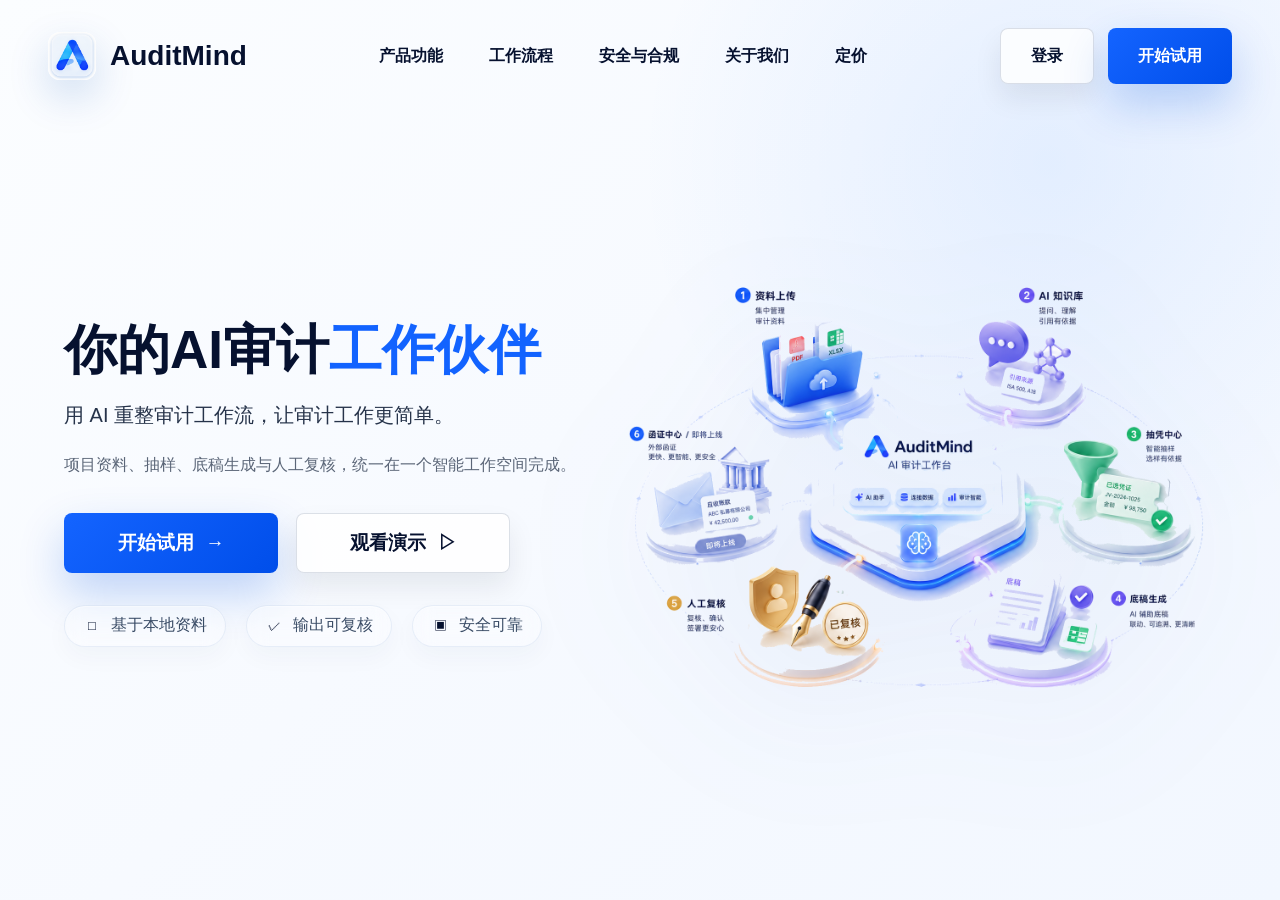
==== index.html @ 2088d8af "Prepare public AuditMind showcase" ====
<!doctype html>
<html lang="zh-CN">
  <head>
    <meta charset="UTF-8" />
    <meta name="viewport" content="width=device-width, initial-scale=1.0" />
    <title>AuditMind - AI 审计工作流助手</title>
    <link rel="stylesheet" href="styles.css" />
  </head>
  <body data-view="landing" data-current-page="overview">
    <section class="landing-page" id="landing-page" aria-label="AuditMind 产品介绍">
      <nav class="landing-nav">
        <div class="landing-brand">
          <img src="assets/brand/icon2.png" alt="" />
          <span>AuditMind</span>
        </div>
        <div class="landing-links" aria-label="产品导航">
          <a href="#landing-features">产品功能</a>
          <a href="#landing-assurance">工作流程</a>
          <a href="#landing-security">安全与合规</a>
          <a href="#landing-assurance">关于我们</a>
          <a href="#landing-assurance">定价</a>
        </div>
        <div class="landing-nav-actions">
          <button class="landing-button secondary landing-login" type="button">登录</button>
          <button class="landing-button landing-start" type="button">开始试用</button>
        </div>
      </nav>

      <main class="landing-scroll">
        <section class="landing-section landing-hero reveal-section" id="landing-hero">
          <div class="landing-copy">
            <h1>你的AI审计<span>工作伙伴</span></h1>
            <p>用 AI 重整审计工作流，让审计工作更简单。</p>
            <p class="landing-subcopy">项目资料、抽样、底稿生成与人工复核，统一在一个智能工作空间完成。</p>
            <div class="landing-actions">
              <button class="landing-button landing-start" type="button">开始试用 <span aria-hidden="true">→</span></button>
              <button class="landing-button secondary landing-demo-jump" type="button">观看演示 <span aria-hidden="true">▷</span></button>
            </div>
            <div class="landing-trust">
              <span><i aria-hidden="true">□</i>基于本地资料</span>
              <span><i aria-hidden="true">✓</i>输出可复核</span>
              <span><i aria-hidden="true">▣</i>安全可靠</span>
            </div>
          </div>
          <div class="landing-visual">
            <img src="assets/landing/landing page1 -中文版图片素材-透明.png" alt="AuditMind 审计工作流示意图" />
          </div>
        </section>

        <section class="landing-section landing-features reveal-section" id="landing-features">
          <div class="landing-section-heading">
            <h2>覆盖审计全流程的核心能力</h2>
            <p>从项目资料归集到抽样、底稿生成与复核，AuditMind 为审计工作提供完整闭环支持。</p>
          </div>
          <div class="landing-feature-grid">
            <article>
              <img src="assets/landing/landing page 2-项目管理_透明素材.png" alt="" />
              <div>
                <h3>项目管理</h3>
                <p>集中管理审计项目与资料，清晰掌握进度与状态。</p>
              </div>
            </article>
            <article>
              <img src="assets/landing/landing page 2-AI知识库_透明素材.png" alt="" />
              <div>
                <h3>AI 知识库</h3>
                <p>基于本地资料的 RAG 问答，提供带引用的审计知识支持。</p>
              </div>
            </article>
            <article>
              <img src="assets/landing/landing page 2-审计工作台_透明素材.png" alt="" />
              <div>
                <h3>审计工作台</h3>
                <p>自动生成底稿草稿，支持人工补充与复核。</p>
              </div>
            </article>
            <article>
              <img src="assets/landing/landing page 2-抽凭中心_透明素材.png" alt="" />
              <div>
                <h3>抽凭中心</h3>
                <p>按规则自动抽样，人工灵活勾选，样本自动回填底稿。</p>
              </div>
            </article>
            <article>
              <img src="assets/landing/landing page 2-模板管理_透明素材.png" alt="" />
              <div>
                <h3>模板管理</h3>
                <p>统一管理底稿与询证函模板，一键生成标准化工作底稿。</p>
              </div>
            </article>
            <article>
              <img src="assets/landing/landing page 2-函证中心_透明素材.png" alt="" />
              <div>
                <h3>函证中心</h3>
                <p>根据底稿识别账户与往来科目，自动生成询证函。</p>
              </div>
            </article>
          </div>
          <div class="landing-feature-preview">
            <section class="landing-preview-card">
              <div class="landing-preview-title">
                <span>1</span>
                <h3>资料上传与缺口识别</h3>
              </div>
              <div class="landing-upload-preview" aria-hidden="true">
                <div class="upload-drop-demo">
                  <strong>拖拽或点击上传</strong>
                  <small>PDF / XLSX / DOC</small>
                </div>
                <div class="upload-file-list">
                  <div><b>资产负债表_2024.xlsx</b><em>已识别</em></div>
                  <div><b>银行对账单_2024.pdf</b><em>已识别</em></div>
                  <div><b>固定资产明细表.xlsx</b><em>待复核</em></div>
                </div>
              </div>
            </section>
            <section class="landing-preview-card">
              <div class="landing-preview-title">
                <span>2</span>
                <h3>抽样结果联动底稿</h3>
              </div>
              <div class="landing-sampling-preview" aria-hidden="true">
                <div class="sample-chart-demo">
                  <strong>120</strong>
                  <small>总样本数</small>
                </div>
                <div class="workpaper-demo">
                  <div><strong>应收账款函证底稿</strong><em>已联动更新</em></div>
                  <p></p>
                  <p></p>
                  <p></p>
                  <footer><span>合计</span><b>3,048,470.00</b></footer>
                </div>
              </div>
            </section>
          </div>
        </section>

        <section class="landing-section landing-assurance reveal-section" id="landing-assurance">
          <div class="landing-final-copy">
            <h2><span class="title-line">让 AI 处理重复工作，</span><span class="title-line">让审计保持<span>专业判断。</span></span></h2>
            <p>所有输出基于已上传资料，不编造审计结论；保留引用依据，支持人工复核后导出。</p>
            <ul>
              <li><span>✓</span>输出基于本地资料</li>
              <li><span>✓</span>保留引用依据，可人工复核</li>
              <li><span>✓</span>支持 Excel 导出，符合底稿交付要求</li>
              <li><span>✓</span>适用于货币资金、截止测试、大额收支检查等场景</li>
            </ul>
          </div>
          <section class="landing-workbench-preview" id="landing-security" aria-label="审计工作台预览">
            <div class="workbench-head">
              <h3>审计工作台</h3>
              <span>本地资料已连接 ✓</span>
            </div>
            <div class="workbench-metrics">
              <div>
                <small>底稿生成进度</small>
                <strong>75%</strong>
                <i></i>
              </div>
              <div>
                <small>抽样完成</small>
                <strong>128 条</strong>
              </div>
              <div>
                <small>待复核</small>
                <strong>8 项</strong>
              </div>
            </div>
            <div class="workbench-table">
              <div class="workbench-table-title">
                <strong>银行大额收支检查表</strong>
                <span>导出 Excel</span>
              </div>
              <table>
                <thead>
                  <tr>
                    <th>序号</th>
                    <th>交易日期</th>
                    <th>摘要</th>
                    <th>金额（元）</th>
                    <th>抽样结果</th>
                    <th>状态</th>
                  </tr>
                </thead>
                <tbody>
                  <tr>
                    <td>1</td>
                    <td>2026-10-25</td>
                    <td>客户回款</td>
                    <td>98,750.00</td>
                    <td>入选样本</td>
                    <td><span>已选择样本</span></td>
                  </tr>
                  <tr>
                    <td>2</td>
                    <td>2026-10-27</td>
                    <td>贷款支付</td>
                    <td>125,600.00</td>
                    <td>入选样本</td>
                    <td><span>已选择样本</span></td>
                  </tr>
                  <tr>
                    <td>3</td>
                    <td>2026-10-30</td>
                    <td>往来款项</td>
                    <td>76,300.00</td>
                    <td>入选样本</td>
                    <td><span>已选择样本</span></td>
                  </tr>
                </tbody>
              </table>
            </div>
            <p>基本本地资料生成 · 保留引用依据 · 支持人工复核</p>
          </section>
          <aside class="landing-final-cta">
            <img src="assets/brand/icon2-transparent.png" alt="" />
            <h3>准备好体验<br /><span>更智能</span>的审计工作方式了吗？</h3>
            <button class="landing-button landing-start" type="button">开始免费试用 <span aria-hidden="true">→</span></button>
            <button class="landing-button secondary" type="button">预约产品演示 <span aria-hidden="true">▣</span></button>
            <p>安全可靠 · 合规可审 · 值得信赖</p>
          </aside>
          <div class="landing-final-bar">
            <div class="final-bar-brand">
              <img src="assets/brand/icon2.png" alt="" />
              <strong>AuditMind</strong>
            </div>
            <p>AuditMind 已就绪，开启更高效、更智能的审计体验。</p>
            <div><span>✓</span><strong>数据安全</strong><small>本地处理，不上传</small></div>
            <div><span>▣</span><strong>合规可审</strong><small>留痕可追溯</small></div>
            <div><span>★</span><strong>专业可靠</strong><small>助力审计更专业</small></div>
          </div>
        </section>
      </main>
    </section>

    <div class="app-shell" id="app-shell">
      <aside class="sidebar" aria-label="主菜单">
        <button class="brand brand-home" id="brand-home" type="button" aria-label="返回 AuditMind 产品介绍页">
          <img class="brand-logo" src="assets/brand/icon2.png" alt="" />
          <div>
            <p class="brand-name">AuditMind</p>
            <p class="brand-subtitle">你的 AI 审计工作台</p>
          </div>
        </button>

        <nav class="nav-list">
          <button class="nav-item active" data-page="overview" type="button">
            <span class="nav-icon">01</span>
            工作台总览
          </button>
          <button class="nav-item" data-page="projects" type="button">
            <span class="nav-icon">02</span>
            项目管理
          </button>
          <button class="nav-item" data-page="knowledge" type="button">
            <span class="nav-icon">03</span>
            知识库
          </button>
          <button class="nav-item" data-page="workspace" type="button">
            <span class="nav-icon">04</span>
            审计工作台
          </button>
          <button class="nav-item" data-page="sampling-center" type="button">
            <span class="nav-icon">05</span>
            抽凭中心
          </button>
          <button class="nav-item" data-page="templates" type="button">
            <span class="nav-icon">06</span>
            模板管理
          </button>
          <button class="nav-item" data-page="confirmation-center" type="button">
            <span class="nav-icon">07</span>
            函证中心
          </button>
          <button class="nav-item" data-page="settings" type="button">
            <span class="nav-icon">08</span>
            设置
          </button>
        </nav>

      </aside>

      <main class="main-content">
        <header class="topbar">
          <div>
            <p class="eyebrow">MVP Preview</p>
            <h1 id="page-title">AuditMind，你的 AI 审计工作伙伴</h1>
          </div>
          <button class="primary-action" id="new-project-shortcut" type="button">＋ 新建审计项目</button>
        </header>

        <section class="page-grid">
          <article class="page-section active" id="overview">
            <section class="overview-hero">
              <div class="overview-hero-copy">
                <h2>你的AI审计工作伙伴</h2>
                <p>用 AI 重整审计工作流，让审计工作更简单</p>
              </div>
              <div class="overview-hero-visual">
                <img src="assets/homepage/工作台总览图片素材-透明.png" alt="AuditMind 工作台总览插画" />
              </div>
            </section>

            <section class="overview-project-card" aria-label="当前项目">
              <div class="overview-project-main">
                <p class="section-kicker">CURRENT PROJECT</p>
                <h2 id="overview-project-name">尚未选择项目</h2>
                <p id="overview-project-status">点击右上角新建审计项目，开始组织底稿、抽凭、知识库和模板。</p>
                <div class="overview-progress">
                  <span><i id="overview-progress-bar"></i></span>
                  <strong id="overview-progress-text">0%</strong>
                </div>
              </div>
              <div class="overview-project-stats">
                <div class="overview-status-item">
                  <span>资料状态</span>
                  <strong id="overview-uploaded-count">0</strong>
                  <small id="overview-material-note">尚未登记资料</small>
                </div>
                <div class="overview-status-item">
                  <span>复核提醒</span>
                  <strong id="overview-review-count">0</strong>
                  <small id="overview-review-note">暂无确认样本</small>
                </div>
                <div class="overview-status-item">
                  <span>当前阶段</span>
                  <strong id="overview-stage">准备中</strong>
                  <small id="overview-next-step">先建立项目主档</small>
                </div>
              </div>
            </section>
          </article>

          <article class="content-panel page-section" id="projects">
            <div class="project-management">
              <section class="project-form-panel" aria-labelledby="project-form-title">
                <div class="panel-heading-row">
                  <div>
                    <p class="section-kicker">Project File</p>
                    <h3 id="project-form-title">项目主档</h3>
                  </div>
                  <div class="project-form-state">
                    <span class="project-mode-pill" id="project-form-mode">新建项目</span>
                    <span class="project-save-status" id="project-save-status">未保存</span>
                  </div>
                </div>

                <form class="project-form" id="project-form">
                  <input id="project-id" type="hidden" />

                  <div class="project-form-section">
                    <h4>基本信息</h4>
                    <div class="project-field-grid">
                      <label class="inline-field">
                        <span>项目名称</span>
                        <input id="project-name" type="text" placeholder="例如：A 公司 2026 年度审计" required />
                      </label>
                      <label class="inline-field">
                        <span>被审计单位名称</span>
                        <input id="project-client-name" type="text" placeholder="例如：A 有限公司" required />
                      </label>
                      <label class="inline-field">
                        <span>审计年度</span>
                        <input id="project-audit-year" type="number" min="2000" max="2100" placeholder="2026" required />
                      </label>
                      <label class="inline-field">
                        <span>财务报表截止日</span>
                        <input id="project-cutoff-date" type="date" required />
                      </label>
                      <label class="inline-field">
                        <span>所属行业</span>
                        <input id="project-industry" type="text" placeholder="例如：制造业 / 互联网 / 零售" />
                      </label>
                      <label class="inline-field">
                        <span>审计业务类型</span>
                        <select id="project-audit-type">
                          <option value="年报审计">年报审计</option>
                          <option value="专项审计">专项审计</option>
                          <option value="其他鉴证业务">其他鉴证业务</option>
                          <option value="其他">其他</option>
                        </select>
                      </label>
                      <label class="inline-field">
                        <span>业务承接类型</span>
                        <select id="project-engagement-type">
                          <option value="连续审计业务">连续审计业务</option>
                          <option value="首次承接审计业务">首次承接审计业务</option>
                        </select>
                      </label>
                      <label class="inline-field">
                        <span>项目状态</span>
                        <select id="project-status">
                          <option value="准备中">准备中</option>
                          <option value="资料收集中">资料收集中</option>
                          <option value="底稿编制中">底稿编制中</option>
                          <option value="复核中">复核中</option>
                          <option value="已完成">已完成</option>
                        </select>
                      </label>
                    </div>
                  </div>

                  <div class="project-form-section">
                    <h4>重要性参数</h4>
                    <div class="project-field-grid">
                      <label class="inline-field">
                        <span>财务报表整体重要性</span>
                        <input id="project-overall-materiality" type="number" min="0" step="0.01" placeholder="金额" />
                      </label>
                      <label class="inline-field">
                        <span>实际执行的重要性</span>
                        <input id="project-performance-materiality" type="number" min="0" step="0.01" placeholder="金额" />
                      </label>
                      <label class="inline-field">
                        <span>可容忍错报</span>
                        <input id="project-tolerable-misstatement" type="number" min="0" step="0.01" placeholder="金额" />
                      </label>
                      <label class="inline-field">
                        <span>明显微小错报临界值</span>
                        <input id="project-clearly-trivial-threshold" type="number" min="0" step="0.01" placeholder="金额" />
                      </label>
                      <label class="inline-field project-wide-field">
                        <span>重要性确定依据</span>
                        <input id="project-materiality-basis" type="text" placeholder="例如：以营业收入、资产总额或利润总额为基准" />
                      </label>
                      <label class="inline-field project-wide-field">
                        <span>备注</span>
                        <textarea id="project-notes" rows="3" placeholder="记录需人工复核的判断、特殊事项或项目背景"></textarea>
                      </label>
                    </div>
                    <p class="helper-text">重要性参数用于提示抽样关注方向，不自动替代审计人员选择样本或形成审计结论。</p>
                  </div>

                  <div class="project-form-actions">
                    <button class="primary-action" type="submit">保存修改</button>
                    <button class="secondary-action" id="reset-project-form" type="button">新建空白项目</button>
                  </div>
                </form>
              </section>

              <section class="project-list-panel" aria-labelledby="project-list-title">
                <div class="panel-heading-row">
                  <div>
                    <p class="section-kicker">Local Projects</p>
                    <h3 id="project-list-title">项目列表</h3>
                  </div>
                  <span id="project-count">0 个项目</span>
                </div>
                <div class="project-list" id="project-list">
                  <div class="empty-gap">还没有项目。请先填写左侧项目主档并保存。</div>
                </div>
                <div class="project-pagination" id="project-pagination" hidden>
                  <button class="secondary-action" id="project-prev-page" type="button">上一页</button>
                  <span id="project-page-info">第 1 / 1 页</span>
                  <button class="secondary-action" id="project-next-page" type="button">下一页</button>
                </div>
                <p class="helper-text">列表只展示摘要。点击“编辑”可在左侧查看或修改完整项目主档。</p>
              </section>
            </div>
          </article>

          <article class="content-panel page-section" id="knowledge">
            <div class="knowledge-workbench">
              <section class="knowledge-qa-panel" aria-labelledby="knowledge-qa-title">
                <p class="section-kicker">Citation Q&A</p>
                <h3 id="knowledge-qa-title">带引用问答</h3>
                <textarea
                  id="knowledge-question"
                  rows="4"
                  placeholder="例如：银行存款测试表需要哪些资料？哪些事项不能自动判断？"
                ></textarea>
                <div class="knowledge-actions">
                  <div class="knowledge-button-group">
                    <button class="primary-action" id="ask-knowledge" type="button">检索并回答</button>
                    <button class="secondary-action" id="ask-knowledge-ai" type="button">AI 整理回答</button>
                  </div>
                  <span id="knowledge-status">请先输入一个审计问题。</span>
                </div>
                <div class="knowledge-answer" id="knowledge-answer">
                  <p class="note-title">回答区</p>
                  <p>系统会先检索本地知识库，再基于命中文档给出回答。资料不足时会明确提示缺口。</p>
                </div>
              </section>
            </div>
          </article>

          <article class="content-panel page-section" id="workspace">
            <div class="workspace-layout">
              <div class="workspace-main">
                <label class="subject-field" for="subject-select">
                  <span>审计科目</span>
                  <select id="subject-select">
                    <option selected>货币资金</option>
                    <option>应收账款</option>
                    <option>预收账款</option>
                    <option>固定资产</option>
                    <option>存货</option>
                    <option>收入成本</option>
                  </select>
                </label>

                <section class="subject-overview">
                  <div>
                    <p class="section-kicker">Current Subject</p>
                    <h2 id="subject-title">货币资金审计概览</h2>
                    <p>
                      <span id="subject-description">当前科目先以货币资金为试点，覆盖库存现金、银行存款、其他货币资金、函证、余额调节表和截止测试。</span>
                    </p>
                  </div>
                  <div class="template-tag" id="subject-template">默认模板：公司财审空白底稿</div>
                </section>

                <div class="audit-summary-grid">
                  <section class="summary-card">
                    <p class="section-kicker">Audit Flow</p>
                    <h3>审计流程</h3>
                    <ol id="audit-flow-list">
                      <li>获取科目余额表、明细账、日记账和银行资料。</li>
                      <li>核对账表、银行对账单和余额调节表。</li>
                      <li>执行函证、抽凭、截止测试和异常事项跟进。</li>
                      <li>汇总检查异常，形成补充资料清单和复核建议。</li>
                    </ol>
                  </section>
                  <section class="summary-card">
                    <p class="section-kicker">Before Audit</p>
                    <h3>审前关注点</h3>
                    <ul id="pre-risk-list">
                      <li>银行账户是否完整，是否存在账外账户。</li>
                      <li>是否存在受限资金、保证金或资金池业务。</li>
                      <li>未达账项是否长期未清，函证是否能覆盖主要账户。</li>
                    </ul>
                  </section>
                  <section class="summary-card wide-card">
                    <p class="section-kicker">Request List</p>
                    <h3>需要会计提供的资料清单</h3>
                    <ul class="material-list" id="material-list">
                      <li>科目余额表</li>
                      <li>总账 / 明细账 / 日记账</li>
                      <li>银行对账单</li>
                      <li>余额调节表</li>
                      <li>开户清单</li>
                      <li>银行询证函及回函</li>
                      <li>现金盘点表</li>
                      <li>大额收支凭证</li>
                    </ul>
                  </section>
                </div>

                <div class="workspace-actions">
                  <button class="primary-action" id="generate-workpaper" type="button">生成底稿</button>
                  <button class="secondary-action disabled-action" type="button" disabled>
                    生成报告
                    <span>暂未开放</span>
                  </button>
                </div>
              </div>
            </div>
          </article>

          <article class="content-panel page-section" id="sampling-center">
            <div class="sampling-layout">
              <section class="builder-card sampling-task-card">
                <p class="section-kicker">Tasks</p>
                <h3>抽凭任务</h3>
                <p class="helper-text" id="sampling-source-status">读取底稿生成页已上传的序时账 / 现金日记账</p>
                <div class="sampling-task-list" id="sampling-task-list"></div>
              </section>

              <section class="builder-card sampling-workbench">
                <div class="gap-heading">
                  <div>
                    <p class="section-kicker">Rules</p>
                    <h3 id="sampling-task-title">选择抽凭任务</h3>
                  </div>
                  <span id="sampling-task-status">未生成</span>
                </div>

                <p class="helper-text" id="sampling-task-description">
                  请选择左侧任务，再设置金额阈值、截止日前后天数和摘要关键词。
                </p>

                <div class="sampling-review-card" id="sampling-review-card">
                  <div>
                    <p class="note-title">人工复核提示</p>
                    <ul id="sampling-review-points"></ul>
                  </div>
                  <p id="sampling-next-action"></p>
                </div>

                <div class="sampling-rule-grid">
                  <label class="inline-field">
                    金额阈值
                    <input id="sampling-amount-threshold" type="number" min="0" step="1000" />
                  </label>
                  <label class="inline-field">
                    截止日
                    <input id="sampling-cutoff-date" type="date" />
                  </label>
                  <label class="inline-field">
                    前后天数
                    <input id="sampling-cutoff-days" type="number" min="0" step="1" />
                  </label>
                  <label class="inline-field sampling-keywords-field">
                    摘要关键词
                    <input id="sampling-keywords" type="text" placeholder="借款、还款、保证金，用顿号或逗号分隔" />
                  </label>
                </div>

                <div class="editor-actions">
                  <button class="secondary-action" id="generate-sampling-candidates" type="button">生成抽样备选池</button>
                  <button class="primary-action" id="confirm-sampling-samples" type="button">确认选中样本</button>
                  <button class="secondary-action" id="return-sampling-to-workpaper" type="button">返回对应底稿</button>
                </div>
                <p class="upload-hint" id="sampling-status-message">
                  当前先支持从已上传的序时账、现金日记账生成备选池。
                </p>

                <div class="sampling-summary-grid">
                  <div>
                    <p class="note-title">抽样备选池</p>
                    <div class="sampling-table" id="sampling-candidate-list"></div>
                  </div>
                  <div>
                    <p class="note-title">已确认样本</p>
                    <div class="sampling-table" id="sampling-confirmed-list"></div>
                  </div>
                </div>
              </section>
            </div>
          </article>

          <article class="content-panel page-section" id="workpaper">
            <div class="builder-action-row">
              <button class="secondary-action" id="back-workspace" type="button">返回审计工作台</button>
            </div>

            <section class="builder-card audit-period-card">
              <div>
                <p class="section-kicker">Audit Period</p>
                <h3>项目期间</h3>
                <p class="helper-text" id="audit-period-hint">
                  可先由序时账、现金日记账等资料自动识别；如识别不准，可手动修改。
                </p>
              </div>
              <div class="audit-period-fields">
                <label class="inline-field" for="audit-year-input">
                  <span>审计年度</span>
                  <input id="audit-year-input" type="text" inputmode="numeric" maxlength="4" placeholder="如 2025" />
                </label>
                <label class="inline-field" for="audit-cutoff-date-input">
                  <span>截止日</span>
                  <input id="audit-cutoff-date-input" type="date" />
                </label>
              </div>
            </section>

            <div class="workpaper-builder">
              <section class="builder-card template-strip">
                <p class="section-kicker">Template</p>
                <div class="template-strip-body">
                  <div>
                    <h3>选择底稿模板</h3>
                    <p class="template-summary" id="template-summary"></p>
                  </div>
                  <div>
                    <div class="template-options" id="template-options"></div>
                    <div class="export-actions">
                      <button class="primary-action" id="export-workpaper-copy" type="button">生成底稿副本</button>
                      <span id="export-status">副本将输出到 exports/，不会覆盖原模板。</span>
                    </div>
                  </div>
                </div>
              </section>

              <section class="builder-card workpaper-list-card">
                <div class="list-heading">
                  <div>
                    <p class="section-kicker">Workpapers</p>
                    <h3>货币资金底稿清单</h3>
                  </div>
                  <span id="workpaper-page-info">1 / 1</span>
                </div>
                <div class="workpaper-list" id="workpaper-list"></div>
                <div class="pager-actions">
                  <button class="secondary-action" id="prev-workpaper-page" type="button">上一页</button>
                  <button class="secondary-action" id="next-workpaper-page" type="button">下一页</button>
                </div>
              </section>

              <section class="builder-card workpaper-detail-card">
                <p class="section-kicker">Filling Guide</p>
                <h3 id="selected-workpaper-title">底稿填制要求</h3>
                <p id="selected-workpaper-objective"></p>
                <div>
                  <p class="note-title">需要资料</p>
                  <ul id="selected-workpaper-materials"></ul>
                </div>
                <div>
                  <p class="note-title">可自动填字段</p>
                  <ul id="selected-workpaper-auto-fields"></ul>
                </div>
                <div>
                  <p class="note-title">必须人工复核</p>
                  <ul id="selected-workpaper-manual"></ul>
                </div>
                <div>
                  <p class="note-title">执行中异常提示</p>
                  <ul id="selected-workpaper-alerts"></ul>
                </div>
              </section>

              <section class="builder-card evidence-card">
                <div class="evidence-upload">
                  <div class="upload-dropzone">
                    <label class="file-picker" for="audit-file-input">
                      <strong>选择本地资料文件</strong>
                      <span id="selected-file-name">尚未选择文件</span>
                    </label>
                    <input id="audit-file-input" type="file" />
                    <div class="upload-form">
                      <label for="material-type-select">资料类型</label>
                      <select id="material-type-select"></select>
                      <button class="primary-action" id="confirm-material-upload" type="button">确认资料类型</button>
                    </div>
                    <p class="upload-hint" id="upload-hint">选择文件并确认资料类型后，会自动勾选“已取得资料”。</p>
                  </div>
                </div>

                <div class="uploaded-files-card">
                  <div class="gap-heading">
                    <div>
                      <p class="section-kicker">Uploaded</p>
                      <h3>已上传资料</h3>
                    </div>
                    <span id="uploaded-count">0 个</span>
                  </div>
                  <div class="uploaded-file-list" id="uploaded-file-list"></div>
                </div>

                <div class="materials-gap-grid">
                  <div>
                    <p class="section-kicker">Provided</p>
                    <h3>已取得资料</h3>
                    <div class="material-checklist" id="provided-material-list"></div>
                  </div>

                  <div>
                    <div class="gap-heading">
                      <div>
                        <p class="section-kicker">Missing</p>
                        <h3>缺失资料</h3>
                      </div>
                      <span id="gap-count">0 项</span>
                    </div>
                    <div class="gap-list" id="missing-material-list"></div>
                  </div>
                </div>

                <div class="fillable-status-card">
                  <div class="gap-heading">
                    <div>
                      <p class="section-kicker">Start Filling</p>
                      <h3>选择底稿开始填制</h3>
                    </div>
                    <span id="fillable-count">0 张底稿</span>
                  </div>
                  <div class="fillable-list" id="fillable-workpaper-list"></div>
                </div>

                <p class="review-reminder">人工复核提醒：这里是执行中异常提示，不是最终审计结论。补齐资料后仍需审计人员判断证据是否充分、适当。</p>
              </section>
            </div>
          </article>

          <article class="content-panel page-section" id="workpaper-editor">
            <div class="panel-heading">
              <div>
                <p class="section-kicker">Workpaper Editor</p>
                <h2 id="editor-workpaper-title">底稿填制</h2>
              </div>
              <button class="secondary-action" id="back-workpaper-builder" type="button">返回底稿生成页</button>
            </div>

            <p class="builder-intro" id="editor-workpaper-objective">
              选择底稿后，这里会展示该底稿的填制说明、资料缺口和可填写区域。
            </p>

            <div class="editor-layout">
              <section class="builder-card editor-guide-card">
                <p class="section-kicker">Guide</p>
                <h3>填制依据与资料状态</h3>

                <div>
                  <p class="note-title">需要资料</p>
                  <ul id="editor-materials"></ul>
                </div>

                <div>
                  <p class="note-title">当前缺失</p>
                  <ul id="editor-missing-materials"></ul>
                </div>

                <div>
                  <p class="note-title">可自动填字段</p>
                  <ul id="editor-auto-fields"></ul>
                </div>

                <div>
                  <p class="note-title">必须人工复核</p>
                  <ul id="editor-manual-review"></ul>
                </div>
              </section>

              <section class="builder-card editor-work-area">
                <div class="gap-heading">
                  <div>
                    <p class="section-kicker">Draft</p>
                    <h3 id="editor-work-area-title">填制区</h3>
                  </div>
                  <span id="editor-status">人工复核后再导出</span>
                </div>

                <div class="bank-deposit-editor" id="cash-count-editor" hidden>
                  <p class="helper-text">
                    现金监盘记录及追溯表用于记录盘点过程、盘点日实存现金，并在盘点日不是资产负债表日时倒推或顺推至截止日。当前先保留人工复核，后续再补充结构化填制。
                  </p>
                  <p class="upload-hint">
                    现金大额收支抽查和现金收支截止性测试是现金监盘后的延伸检查，建议从这里继续进入相关底稿。
                  </p>
                  <div class="bank-local-upload">
                    <div>
                      <p class="note-title">本表资料上传</p>
                      <p class="helper-text">现金主入口负责收集本科目资料；大额收支和截止测试底稿页只使用这里已上传的资料，不重复上传。</p>
                    </div>
                    <div class="bank-local-upload-actions">
                      <label class="secondary-action file-label">
                        <span>上传库存现金盘点表</span>
                        <input class="cash-support-input" data-cash-support-type="库存现金盘点表" type="file" accept=".xlsx,.xls,.csv,.pdf,.png,.jpg,.jpeg" multiple />
                      </label>
                      <label class="secondary-action file-label">
                        <span>上传大额收支检查表</span>
                        <input class="cash-large-source-input cash-support-input" data-cash-support-type="大额收支检查表" data-cash-source-type="大额收支检查表" type="file" accept=".xlsx,.xls,.csv,.pdf" multiple />
                      </label>
                      <label class="secondary-action file-label">
                        <span>上传截止测试资料</span>
                        <input class="cash-cutoff-source-input cash-support-input" data-cash-support-type="截止测试资料" data-cash-source-type="截止测试资料" type="file" accept=".xlsx,.xls,.csv,.pdf" multiple />
                      </label>
                      <label class="secondary-action file-label">
                        <span>上传其他资料</span>
                        <input class="cash-support-input" data-cash-support-type="其他资料" type="file" multiple />
                      </label>
                    </div>
                    <div class="other-support-file-list" id="cash-support-list"></div>
                  <p class="upload-hint" id="cash-count-upload-status">
                      已上传的大额收支检查表和截止测试资料，会在对应底稿页用于生成填制记录。
                    </p>
                  </div>
                  <section class="cash-count-manual-card">
                    <div class="gap-heading">
                      <div>
                        <p class="section-kicker">Manual Fill</p>
                        <h4>手动录入盘点数据</h4>
                      </div>
                      <button class="primary-action" id="save-cash-count-workpaper" type="button">导出货币资金底稿</button>
                    </div>
                    <p class="helper-text">
                      适合现场数完现金后直接录入。系统按公式计算盘点差异和报表日追溯金额，盘点过程、签字和差异原因仍需人工复核。
                    </p>
                    <div class="cash-count-manual-grid">
                      <div class="cash-count-input-panel">
                        <label>
                          <span>盘点日期</span>
                          <input data-cash-count-field="countDate" type="text" inputmode="numeric" placeholder="如 2025/12/18" />
                        </label>
                        <label>
                          <span>上一日账面库存余额</span>
                          <input data-cash-count-field="previousBookBalance" type="text" inputmode="decimal" placeholder="0.00" />
                        </label>
                        <label>
                          <span>盘点日未记账传票收入金额</span>
                          <input data-cash-count-field="unrecordedIncome" type="text" inputmode="decimal" placeholder="0.00" />
                        </label>
                        <label>
                          <span>盘点日未记账传票付出金额</span>
                          <input data-cash-count-field="unrecordedPayment" type="text" inputmode="decimal" placeholder="0.00" />
                        </label>
                        <label>
                          <span>报表日至查账日现金付出总额（+）</span>
                          <input data-cash-count-field="reportToCountPayment" type="text" inputmode="decimal" placeholder="0.00" />
                        </label>
                        <label>
                          <span>报表日至查账日现金收入总额（-）</span>
                          <input data-cash-count-field="reportToCountIncome" type="text" inputmode="decimal" placeholder="0.00" />
                        </label>
                        <label>
                          <span>白条抵库张数</span>
                          <input data-cash-count-field="whiteNoteCount" type="text" inputmode="numeric" placeholder="0" />
                        </label>
                        <label>
                          <span>白条抵库金额</span>
                          <input data-cash-count-field="whiteNoteAmount" type="text" inputmode="decimal" placeholder="0.00" />
                        </label>
                      </div>
                      <div>
                        <div class="cash-denomination-table" id="cash-denomination-table"></div>
                        <label class="cash-count-note">
                          <span>差异原因说明</span>
                          <textarea data-cash-count-field="differenceReason" placeholder="如存在长短款或白条抵库，请简要说明。"></textarea>
                        </label>
                      </div>
                    </div>
                    <div class="cash-count-summary-grid" id="cash-count-summary"></div>
                  </section>
                  <div class="related-workpaper-links">
                    <p class="note-title">相关底稿</p>
                    <button class="secondary-action related-workpaper-link" id="open-cash-large-transactions-workpaper" type="button">
                      查看/填制现金大额收支抽查表
                    </button>
                    <button class="secondary-action related-workpaper-link" id="open-cash-cutoff-workpaper" type="button">
                      查看/填制现金收支截止性测试
                    </button>
                  </div>
                </div>

                <div class="large-transactions-editor" id="cash-large-transactions-editor" hidden>
                  <p class="helper-text">
                    本表可从抽凭中心选择样本，或从“现金监盘记录及追溯表”页面已上传的大额收支检查表生成；审查结果 1-6 保留人工核对。
                  </p>
                  <div class="editor-actions">
                    <button class="secondary-action" id="select-cash-large-from-sampling" type="button">从抽凭中心选择样本</button>
                    <button class="secondary-action" id="parse-cash-large-transactions" type="button">从已上传大额收支检查表生成</button>
                    <button class="primary-action" id="save-cash-large-transactions-workpaper" type="button">导出货币资金底稿</button>
                  </div>
                  <p class="upload-hint" id="cash-large-transactions-status">
                    请先在“现金监盘记录及追溯表”上传大额收支检查表，或后续从抽凭中心选择样本。
                  </p>
                  <div class="large-transaction-header">
                    <span>月</span>
                    <span>日</span>
                    <span>凭证号</span>
                    <span>摘要</span>
                    <span>对方科目</span>
                    <span>借方金额</span>
                    <span>贷方金额</span>
                  </div>
                  <div class="large-transaction-rows" id="cash-large-transaction-rows"></div>
                  <div class="editor-actions">
                    <button class="secondary-action" id="back-cash-count-from-large-workpaper" type="button">返回现金监盘记录及追溯表</button>
                    <button class="secondary-action" id="add-cash-large-transaction-row" type="button">新增抽查行</button>
                  </div>
                </div>

                <div class="large-transactions-editor" id="cash-cutoff-editor" hidden>
                  <p class="helper-text">
                    本表可从抽凭中心选择样本，或从“现金监盘记录及追溯表”页面已上传的截止测试资料生成；归属期保留人工核对。
                  </p>
                  <div class="editor-actions">
                    <label class="inline-field">
                      截止日
                      <input id="cash-cutoff-date" type="date" />
                    </label>
                    <button class="secondary-action" id="select-cash-cutoff-from-sampling" type="button">从抽凭中心选择样本</button>
                    <button class="secondary-action" id="parse-cash-cutoff" type="button">从已上传截止测试资料生成</button>
                    <button class="primary-action" id="save-cash-cutoff-workpaper" type="button">导出货币资金底稿</button>
                  </div>
                  <p class="upload-hint" id="cash-cutoff-status">
                    请先在“现金监盘记录及追溯表”上传截止测试资料，或后续从抽凭中心选择样本。
                  </p>
                  <div class="cutoff-transaction-header">
                    <span>年</span>
                    <span>月</span>
                    <span>日</span>
                    <span>凭证号</span>
                    <span>摘要</span>
                    <span>借方金额</span>
                    <span>贷方金额</span>
                  </div>
                  <div class="large-transaction-rows" id="cash-cutoff-transaction-rows"></div>
                  <div class="editor-actions">
                    <button class="secondary-action" id="back-cash-count-from-cutoff-workpaper" type="button">返回现金监盘记录及追溯表</button>
                    <button class="secondary-action" id="add-cash-cutoff-row" type="button">新增截止测试行</button>
                  </div>
                </div>

                <div class="bank-deposit-editor" id="bank-deposit-editor">
                  <p class="helper-text">
                    第一版先把“银行存款测试表”的核心字段做成可录入草稿。后续再从科目余额表解析银行名称、银行账号和期末未审数，并写入货币资金底稿副本。
                  </p>
                  <div class="bank-local-upload">
                    <div>
                      <p class="note-title">本表资料上传</p>
                      <p class="helper-text">科目余额表可复用底稿生成页已上传资料；本表主要补充银行对账单、余额调节表和大额收付检查表，系统会按账号和金额匹配到下方账户行。</p>
                    </div>
                    <div class="bank-local-upload-actions">
                      <div class="bank-upload-control">
                        <label class="secondary-action file-label">
                          <span id="bank-statement-label">上传银行对账单</span>
                          <input id="bank-statement-input" type="file" accept=".xlsx,.png,.jpg,.jpeg" multiple />
                        </label>
                        <button class="upload-clear" data-clear-bank-file="statement" type="button" hidden>×</button>
                      </div>
                      <div class="bank-upload-control">
                        <label class="secondary-action file-label">
                          <span id="bank-reconciliation-label">上传余额调节表</span>
                          <input id="bank-reconciliation-input" type="file" accept=".xlsx" multiple />
                        </label>
                        <button class="upload-clear" data-clear-bank-file="reconciliation" type="button" hidden>×</button>
                      </div>
                      <div class="bank-upload-control">
                        <label class="secondary-action file-label">
                          <span id="bank-large-transactions-label">上传大额收付检查表</span>
                          <input id="bank-large-transactions-input" type="file" accept=".xlsx,.xls,.csv,.pdf" multiple />
                        </label>
                        <button class="upload-clear" data-clear-bank-file="largeTransactions" type="button" hidden>×</button>
                      </div>
                      <div class="bank-upload-control">
                        <label class="secondary-action file-label">
                          <span id="bank-cutoff-transactions-label">上传截止测试资料</span>
                          <input id="bank-cutoff-transactions-input" type="file" accept=".xlsx,.xls,.csv,.pdf" multiple />
                        </label>
                        <button class="upload-clear" data-clear-bank-file="cutoffTransactions" type="button" hidden>×</button>
                      </div>
                      <button class="primary-action" id="rematch-bank-support" type="button">开始匹配</button>
                    </div>
                    <p class="upload-hint" id="bank-local-upload-status">
                      如已在底稿生成页上传科目余额表，可直接补充本表资料后点击“开始匹配”。匹配成功后会更新下方账户行状态。
                    </p>
                  </div>
                  <div class="bank-entry-header">
                    <span>银行名称</span>
                    <span>银行账号</span>
                    <span>期末未审数</span>
                    <span>对账单</span>
                    <span>调节相符</span>
                    <span>函证</span>
                    <span>审计调整</span>
                  </div>
                  <div class="bank-account-rows" id="bank-account-rows"></div>
                  <div class="editor-actions">
                    <button class="secondary-action" id="add-bank-account-row" type="button">新增账户行</button>
                    <button class="primary-action" id="save-bank-workpaper" type="button">导出货币资金底稿</button>
                  </div>
                  <p class="upload-hint" id="save-workpaper-status">
                    生成时会复制原模板，并把当前货币资金底稿内容写入副本，不覆盖模板原件。
                  </p>
                  <div class="related-workpaper-links">
                    <p class="note-title">相关底稿</p>
                    <button class="secondary-action related-workpaper-link" id="open-bank-reconciliation-workpaper" type="button">
                      查看/填制存款余额调节表
                    </button>
                    <button class="secondary-action related-workpaper-link" id="open-bank-large-transactions-workpaper" type="button">
                      查看/填制银行存款大额收支抽查表
                    </button>
                    <button class="secondary-action related-workpaper-link" id="open-bank-cutoff-workpaper" type="button">
                      查看/填制银行存款收支截止性测试
                    </button>
                  </div>
                </div>

                <div class="bank-reconciliation-editor" id="bank-reconciliation-editor" hidden>
                  <p class="helper-text">
                    银行存款余额调节表按银行账户逐张填制。第一版先基于银行存款测试表已识别的账户、对账单和余额调节表，生成每个账户的填制卡片。
                  </p>
                  <div class="bank-reconciliation-accounts" id="bank-reconciliation-accounts"></div>
                  <div class="editor-actions">
                    <button class="secondary-action" id="back-bank-deposit-workpaper" type="button">返回银行存款测试表</button>
                    <button class="primary-action" id="save-bank-reconciliation-workpaper" type="button">导出货币资金底稿</button>
                  </div>
                  <p class="upload-hint" id="save-bank-reconciliation-status">
                    生成时会同时写入银行存款测试表和每个账户的存款余额调节表，形成货币资金底稿副本。
                  </p>
                </div>

                <div class="large-transactions-editor" id="bank-large-transactions-editor" hidden>
                  <p class="helper-text">
                    本表先从“银行存款测试表”页面上传的大额收付检查表中读取月、日、凭证号、摘要、对方科目、借贷金额；审查结果 1-6 保留人工核对。
                  </p>
                  <p class="upload-hint">
                    建议上传表头包含：月、日、凭证号、摘要、借方金额、借方对应科目、贷方金额、贷方对应科目。若资料只有一列“对应科目”，系统会按该列直接读取，不自动判断或补充科目。
                  </p>
                  <div class="editor-actions">
                    <button class="secondary-action" id="select-bank-large-from-sampling" type="button">从抽凭中心选择样本</button>
                    <button class="secondary-action" id="parse-bank-large-transactions" type="button">从已上传大额收支检查表生成</button>
                    <button class="primary-action" id="save-bank-large-transactions-workpaper" type="button">导出货币资金底稿</button>
                  </div>
                  <p class="upload-hint" id="bank-large-transactions-status">
                    请先在“银行存款测试表”上传大额收付检查表，再回到这里生成抽查表数据。
                  </p>
                  <div class="large-transaction-header">
                    <span>月</span>
                    <span>日</span>
                    <span>凭证号</span>
                    <span>摘要</span>
                    <span>对方科目</span>
                    <span>借方金额</span>
                    <span>贷方金额</span>
                  </div>
                  <div class="large-transaction-rows" id="bank-large-transaction-rows"></div>
                  <div class="editor-actions">
                    <button class="secondary-action" id="back-bank-deposit-from-large-workpaper" type="button">返回银行存款测试表</button>
                    <button class="secondary-action" id="add-bank-large-transaction-row" type="button">新增抽查行</button>
                  </div>
                </div>

                <div class="large-transactions-editor" id="bank-cutoff-editor" hidden>
                  <p class="helper-text">
                    本表先从“银行存款测试表”页面上传的截止测试资料中读取年、月、日、凭证号、摘要和借贷金额；收支归属期保留人工核对。
                  </p>
                  <p class="upload-hint">
                    系统按截止日自动分为上半段和下半段：截止日及以前填在上方，截止日以后填在下方。右侧“审计年度/以后年度”不自动勾选。
                  </p>
                  <div class="editor-actions">
                    <label class="inline-field">
                      截止日
                      <input id="bank-cutoff-date" type="date" />
                    </label>
                    <button class="secondary-action" id="select-bank-cutoff-from-sampling" type="button">从抽凭中心选择样本</button>
                    <button class="secondary-action" id="parse-bank-cutoff" type="button">从已上传截止测试资料生成</button>
                    <button class="primary-action" id="save-bank-cutoff-workpaper" type="button">导出货币资金底稿</button>
                  </div>
                  <p class="upload-hint" id="bank-cutoff-status">
                    请先在“银行存款测试表”上传截止测试资料，再回到这里生成截止测试数据。
                  </p>
                  <div class="cutoff-transaction-header">
                    <span>年</span>
                    <span>月</span>
                    <span>日</span>
                    <span>凭证号</span>
                    <span>摘要</span>
                    <span>借方金额</span>
                    <span>贷方金额</span>
                  </div>
                  <div class="large-transaction-rows" id="bank-cutoff-transaction-rows"></div>
                  <div class="editor-actions">
                    <button class="secondary-action" id="back-bank-deposit-from-cutoff-workpaper" type="button">返回银行存款测试表</button>
                    <button class="secondary-action" id="add-bank-cutoff-row" type="button">新增截止测试行</button>
                  </div>
                </div>

                <div class="other-monetary-editor" id="other-monetary-editor" hidden>
                  <p class="helper-text">
                    第一版先从科目余额表识别 1012 或“其他货币资金”明细项目，自动填项目名称、开户银行、账号、期末未审数和风险提示；对账单、调节相符和调整金额保留人工复核。
                  </p>
                  <div class="bank-local-upload other-monetary-local-upload">
                    <div>
                      <p class="note-title">本表资料上传</p>
                      <p class="helper-text">科目余额表可复用底稿生成页已上传资料；本表可补充调节表、对账单、大额收付检查表和其他支持资料。当前只登记资料，不自动判断结论。</p>
                    </div>
                    <div class="bank-local-upload-actions">
                      <label class="secondary-action file-label">
                        <span>上传调节表</span>
                        <input class="other-monetary-support-input" data-other-support-type="调节表" type="file" accept=".xlsx,.xls,.csv,.png,.jpg,.jpeg,.pdf" multiple />
                      </label>
                      <label class="secondary-action file-label">
                        <span>上传对账单</span>
                        <input class="other-monetary-support-input" data-other-support-type="对账单" type="file" accept=".xlsx,.xls,.csv,.png,.jpg,.jpeg,.pdf" multiple />
                      </label>
                      <label class="secondary-action file-label">
                        <span>上传大额收付检查表</span>
                        <input class="other-monetary-support-input" data-other-support-type="大额收付检查表" type="file" accept=".xlsx,.xls,.csv,.pdf" multiple />
                      </label>
                      <label class="secondary-action file-label">
                        <span>上传截止测试资料</span>
                        <input class="other-monetary-support-input" data-other-support-type="截止测试资料" type="file" accept=".xlsx,.xls,.csv,.pdf" multiple />
                      </label>
                      <label class="secondary-action file-label">
                        <span>上传其他支持资料</span>
                        <input class="other-monetary-support-input" data-other-support-type="其他支持资料" type="file" multiple />
                      </label>
                      <button class="primary-action" id="match-other-monetary-support" type="button">开始匹配</button>
                    </div>
                    <div class="other-support-file-list" id="other-monetary-support-list"></div>
                    <p class="upload-hint" id="other-monetary-upload-status">
                      资料登记后会保留在当前页面，后续可用于解析对账单、调节表和大额收付检查。
                    </p>
                  </div>
                  <div class="other-monetary-entry-header">
                    <span>项目名称</span>
                    <span>开户银行</span>
                    <span>账号</span>
                    <span>期末未审数</span>
                    <span>对账单</span>
                    <span>调节相符</span>
                    <span>审计调整</span>
                    <span>风险提示 / 复核说明</span>
                  </div>
                  <div class="other-monetary-rows" id="other-monetary-rows"></div>
                  <div class="editor-actions">
                    <button class="secondary-action" id="add-other-monetary-row" type="button">新增项目行</button>
                    <button class="primary-action" id="save-other-monetary-workpaper" type="button">导出货币资金底稿</button>
                  </div>
                  <p class="upload-hint" id="save-other-monetary-status">
                    生成时会写入同一个货币资金底稿副本，不覆盖模板原件；系统提示只作为复核线索，不替代审计结论。
                  </p>
                  <div class="related-workpaper-links">
                    <p class="note-title">相关底稿</p>
                    <button class="secondary-action related-workpaper-link" id="open-other-monetary-large-transactions-workpaper" type="button">
                      查看/填制其他货币资金大额收支抽查表
                    </button>
                    <button class="secondary-action related-workpaper-link" id="open-other-monetary-cutoff-workpaper" type="button">
                      查看/填制其他货币资金收支截止性测试
                    </button>
                  </div>
                </div>

                <div class="large-transactions-editor" id="other-monetary-large-transactions-editor" hidden>
                  <p class="helper-text">
                    本表先从“其他货币资金测试表”页面上传的大额收付检查表中读取月、日、凭证号、摘要、对方科目、借贷金额；审查结果 1-6 保留人工核对。
                  </p>
                  <p class="upload-hint">
                    建议上传表头包含：月、日、凭证号、摘要、借方金额、借方对应科目、贷方金额、贷方对应科目。若资料只有一列“对应科目”，系统会按该列直接读取，不自动判断或补充科目。
                  </p>
                  <div class="editor-actions">
                    <button class="secondary-action" id="select-other-monetary-large-from-sampling" type="button">从抽凭中心选择样本</button>
                    <button class="secondary-action" id="parse-other-monetary-large-transactions" type="button">从已上传大额收支检查表生成</button>
                    <button class="primary-action" id="save-other-monetary-large-transactions-workpaper" type="button">导出货币资金底稿</button>
                  </div>
                  <p class="upload-hint" id="other-monetary-large-transactions-status">
                    请先在“其他货币资金测试表”上传大额收付检查表，再回到这里生成抽查表数据。
                  </p>
                  <div class="large-transaction-header">
                    <span>月</span>
                    <span>日</span>
                    <span>凭证号</span>
                    <span>摘要</span>
                    <span>对方科目</span>
                    <span>借方金额</span>
                    <span>贷方金额</span>
                  </div>
                  <div class="large-transaction-rows" id="other-monetary-large-transaction-rows"></div>
                  <div class="editor-actions">
                    <button class="secondary-action" id="back-other-monetary-workpaper" type="button">返回其他货币资金测试表</button>
                    <button class="secondary-action" id="add-other-monetary-large-transaction-row" type="button">新增抽查行</button>
                  </div>
                </div>

                <div class="large-transactions-editor" id="other-monetary-cutoff-editor" hidden>
                  <p class="helper-text">
                    本表先从“其他货币资金测试表”页面上传的截止测试资料中读取年、月、日、凭证号、摘要和借贷金额；收支归属期保留人工核对。
                  </p>
                  <p class="upload-hint">
                    系统按截止日自动分为上半段和下半段：截止日及以前填在上方，截止日以后填在下方。右侧“审计年度/以后年度”不自动勾选。
                  </p>
                  <div class="editor-actions">
                    <label class="inline-field">
                      截止日
                      <input id="other-monetary-cutoff-date" type="date" />
                    </label>
                    <button class="secondary-action" id="select-other-monetary-cutoff-from-sampling" type="button">从抽凭中心选择样本</button>
                    <button class="secondary-action" id="parse-other-monetary-cutoff" type="button">从已上传截止测试资料生成</button>
                    <button class="primary-action" id="save-other-monetary-cutoff-workpaper" type="button">导出货币资金底稿</button>
                  </div>
                  <p class="upload-hint" id="other-monetary-cutoff-status">
                    请先在“其他货币资金测试表”上传截止测试资料，再回到这里生成截止测试数据。
                  </p>
                  <div class="cutoff-transaction-header">
                    <span>年</span>
                    <span>月</span>
                    <span>日</span>
                    <span>凭证号</span>
                    <span>摘要</span>
                    <span>借方金额</span>
                    <span>贷方金额</span>
                  </div>
                  <div class="large-transaction-rows" id="other-monetary-cutoff-transaction-rows"></div>
                  <div class="editor-actions">
                    <button class="secondary-action" id="back-other-monetary-from-cutoff-workpaper" type="button">返回其他货币资金测试表</button>
                    <button class="secondary-action" id="add-other-monetary-cutoff-row" type="button">新增截止测试行</button>
                  </div>
                </div>

                <div class="editor-placeholder" id="editor-placeholder">
                  这张底稿暂未开放结构化填制区。当前可以先查看左侧填制规则和资料缺口，后续会共用这个页面逐张补充自动填制能力。
                </div>
              </section>
            </div>
          </article>

          <article class="content-panel page-section" id="templates">
            <div class="template-management">
              <section class="template-summary-grid" aria-label="模板统计">
                <div>
                  <span>底稿套装</span>
                  <strong id="template-workpaper-count">0</strong>
                </div>
                <div>
                  <span>询证函模板</span>
                  <strong id="template-confirmation-count">0</strong>
                </div>
                <div>
                  <span>默认模板</span>
                  <strong id="template-default-count">0</strong>
                </div>
              </section>

              <section class="template-console">
                <div class="template-list-panel">
                  <div class="template-filter-row" role="tablist" aria-label="模板分类">
                    <button class="template-filter active" data-template-filter="all" type="button">全部</button>
                    <button class="template-filter" data-template-filter="workpaper-suite" type="button">底稿套装</button>
                    <button class="template-filter" data-template-filter="bank-confirmation" type="button">银行询证函</button>
                    <button class="template-filter" data-template-filter="counterparty-confirmation" type="button">往来询证函</button>
                  </div>
                  <div class="template-table" id="template-table"></div>
                </div>

                <aside class="template-detail-panel" aria-labelledby="template-detail-title">
                  <p class="section-kicker">Template Detail</p>
                  <h3 id="template-detail-title">模板信息</h3>
                  <div id="template-detail">
                    <p class="helper-text">选择左侧模板后，这里会显示用途和后续联动方向。</p>
                  </div>
                </aside>
              </section>
            </div>
          </article>

          <article class="content-panel page-section" id="confirmation-center">
            <section class="confirmation-planning">
              <div class="confirmation-hero">
                <div>
                  <p class="section-kicker">Confirmation Center</p>
                  <h2>函证中心</h2>
                  <p>
                    面向银行账户、往来客户和供应商的函证规划模块。未来将根据底稿信息、账户余额、
                    金额重要性和往来明细，自动识别建议函证对象，并生成可复核的函证清单。
                  </p>
                </div>
                <span class="coming-soon-pill">暂未开放 · 敬请期待</span>
              </div>

              <div class="confirmation-concept-grid">
                <article>
                  <span>01</span>
                  <h3>从底稿识别函证对象</h3>
                  <p>读取银行存款测试表、其他货币资金测试表和往来明细，整理可函证账户、客户和供应商。</p>
                </article>
                <article>
                  <span>02</span>
                  <h3>结合金额和重要性排序</h3>
                  <p>参考期末余额、发生额、重要性水平和异常关键词，优先提示高金额或高风险项目。</p>
                </article>
                <article>
                  <span>03</span>
                  <h3>保留人工复核闭环</h3>
                  <p>系统只生成建议函证清单和草稿，不自动替代审计人员选择样本、确认对象和发送函证。</p>
                </article>
              </div>

              <div class="confirmation-preview">
                <div>
                  <strong>计划识别范围</strong>
                  <ul>
                    <li>银行账户：开户行、账号、期末余额、函证状态</li>
                    <li>往来客户：应收、预收、合同负债等余额较大项目</li>
                    <li>供应商及其他往来：应付、预付、其他应收应付等明细</li>
                  </ul>
                </div>
                <div>
                  <strong>后续输出方向</strong>
                  <ul>
                    <li>建议函证对象清单</li>
                    <li>银行询证函 / 企业往来询证函副本</li>
                    <li>未函证原因、替代程序和回函跟踪提示</li>
                  </ul>
                </div>
              </div>
            </section>
          </article>

          <article class="content-panel page-section" id="settings">
            <div class="settings-management">
              <header class="settings-page-header">
                <p class="section-kicker">Settings</p>
                <h2>合规与本地配置</h2>
              </header>

              <div class="settings-layout">
                <aside class="settings-menu" aria-label="设置分类">
                  <a href="#settings-privacy" class="settings-menu-item active">资料隐私</a>
                  <a href="#settings-ai" class="settings-menu-item">AI 使用边界</a>
                  <a href="#settings-template" class="settings-menu-item">模板与导出</a>
                  <a href="#settings-review" class="settings-menu-item">人工复核</a>
                </aside>

                <section class="settings-content">
                  <section class="settings-section" id="settings-privacy">
                    <h3>资料隐私</h3>
                    <div class="settings-list">
                      <div class="settings-row">
                        <div>
                          <strong>真实审计资料外传</strong>
                          <p>默认不联网发送真实客户资料。</p>
                        </div>
                        <span class="settings-value muted">当前关闭</span>
                      </div>
                      <div class="settings-row">
                        <div>
                          <strong>本地资料解析</strong>
                          <p>上传资料仅用于本地解析、匹配和底稿填制辅助。</p>
                        </div>
                        <span class="settings-value enabled">当前启用</span>
                      </div>
                      <div class="settings-row">
                        <div>
                          <strong>演示资料要求</strong>
                          <p>真实客户资料建议先脱敏后再用于演示。</p>
                        </div>
                        <span class="settings-value">建议</span>
                      </div>
                    </div>
                  </section>

                  <section class="settings-section" id="settings-ai">
                    <h3>AI 使用边界</h3>
                    <div class="settings-list">
                      <div class="settings-row">
                        <div>
                          <strong>AI 整理回答</strong>
                          <p>仅基于本地知识库命中资料整理回答。</p>
                        </div>
                        <span class="settings-value enabled">当前接入</span>
                      </div>
                      <div class="settings-row">
                        <div>
                          <strong>无依据回答</strong>
                          <p>本地检索无依据时，不调用 AI 编造答案。</p>
                        </div>
                        <span class="settings-value muted">不允许</span>
                      </div>
                      <div class="settings-row">
                        <div>
                          <strong>引用与复核提醒</strong>
                          <p>AI 输出保留引用来源和人工复核提示。</p>
                        </div>
                        <span class="settings-value enabled">必须保留</span>
                      </div>
                    </div>
                  </section>

                  <section class="settings-section" id="settings-template">
                    <h3>模板与导出</h3>
                    <div class="settings-list">
                      <div class="settings-row">
                        <div>
                          <strong>模板来源</strong>
                          <p>模板来自项目内置模板库。</p>
                        </div>
                        <span class="settings-value">内置模板</span>
                      </div>
                      <div class="settings-row">
                        <div>
                          <strong>导出规则</strong>
                          <p>底稿和询证函生成时导出副本。</p>
                        </div>
                        <span class="settings-value enabled">强制规则</span>
                      </div>
                      <div class="settings-row">
                        <div>
                          <strong>自动填制内容</strong>
                          <p>自动填制结果需人工复核后使用。</p>
                        </div>
                        <span class="settings-value">必须复核</span>
                      </div>
                    </div>
                  </section>

                  <section class="settings-section" id="settings-review">
                    <h3>人工复核</h3>
                    <div class="settings-list">
                      <div class="settings-row">
                        <div>
                          <strong>资料不足处理</strong>
                          <p>资料不足时提示缺口，不形成审计结论。</p>
                        </div>
                        <span class="settings-value enabled">当前启用</span>
                      </div>
                      <div class="settings-row">
                        <div>
                          <strong>风险与抽样建议</strong>
                          <p>系统只提供风险线索和抽样建议。</p>
                        </div>
                        <span class="settings-value">辅助提示</span>
                      </div>
                      <div class="settings-row">
                        <div>
                          <strong>重大错报风险判断</strong>
                          <p>重大错报风险和审计结论由审计人员判断。</p>
                        </div>
                        <span class="settings-value muted">不替代判断</span>
                      </div>
                    </div>
                  </section>
                </section>
              </div>
            </div>
          </article>
        </section>
      </main>
    </div>

    <script src="script.js"></script>
  </body>
</html>
---- styles.css ----
:root {
  color-scheme: light;
  --bg: #f5f5f7;
  --surface: rgba(255, 255, 255, 0.78);
  --surface-strong: #ffffff;
  --text: #1d1d1f;
  --muted: #6e6e73;
  --line: rgba(0, 0, 0, 0.08);
  --accent: #0071e3;
  --accent-soft: #e8f2ff;
  --shadow: 0 18px 55px rgba(18, 31, 56, 0.08);
}

* {
  box-sizing: border-box;
}

body {
  margin: 0;
  min-height: 100vh;
  font-family: -apple-system, BlinkMacSystemFont, "SF Pro Display", "Segoe UI",
    sans-serif;
  color: var(--text);
  background:
    radial-gradient(circle at 20% 0%, rgba(0, 113, 227, 0.12), transparent 28%),
    var(--bg);
}

button {
  font: inherit;
}

body[data-view="landing"] {
  overflow: hidden;
  background: #f4f8ff;
}

body[data-view="landing"] .app-shell {
  display: none;
}

body[data-view="app"] .landing-page {
  display: none;
}

.landing-page {
  min-height: 100vh;
  color: #071334;
  background:
    radial-gradient(circle at 82% 18%, rgba(0, 102, 255, 0.08), transparent 32%),
    linear-gradient(135deg, #fbfdff 0%, #f7faff 46%, #f2f7ff 100%);
}

.landing-nav {
  position: fixed;
  z-index: 20;
  top: 28px;
  right: 48px;
  left: 48px;
  display: grid;
  grid-template-columns: auto 1fr auto;
  align-items: center;
  gap: 32px;
  min-height: 56px;
}

.landing-brand,
.landing-links,
.landing-actions,
.landing-nav-actions,
.landing-trust {
  display: flex;
  align-items: center;
}

.landing-brand {
  gap: 14px;
  color: #06112f;
  font-size: 28px;
  font-weight: 800;
}

.landing-brand img {
  width: 48px;
  height: 48px;
  border-radius: 12px;
  box-shadow: 0 16px 40px rgba(0, 76, 180, 0.18);
}

.landing-links {
  justify-content: center;
  gap: 46px;
}

.landing-links a {
  color: #06112f;
  font-size: 16px;
  font-weight: 720;
  text-decoration: none;
}

.landing-nav-actions {
  gap: 14px;
}

.landing-button {
  display: inline-flex;
  align-items: center;
  justify-content: center;
  gap: 12px;
  min-height: 56px;
  padding: 0 30px;
  border: 0;
  border-radius: 8px;
  color: #fff;
  font-weight: 750;
  background: linear-gradient(135deg, #1464ff, #004eea);
  box-shadow: 0 20px 46px rgba(0, 82, 222, 0.24);
  cursor: pointer;
}

.landing-button.secondary {
  color: #06112f;
  border: 1px solid rgba(10, 38, 88, 0.14);
  background: rgba(255, 255, 255, 0.82);
  box-shadow: 0 14px 28px rgba(15, 23, 42, 0.08);
}

.landing-login {
  min-width: 86px;
  color: #06112f;
}

.landing-scroll {
  height: 100vh;
  overflow-y: auto;
  scroll-behavior: smooth;
  scroll-snap-type: y mandatory;
}

.landing-section {
  position: relative;
  display: grid;
  min-height: 100vh;
  padding: 116px 64px 48px;
  scroll-snap-align: start;
}

.landing-hero {
  grid-template-columns: minmax(520px, 0.84fr) minmax(520px, 1.16fr);
  align-items: center;
  gap: 28px;
}

.landing-copy h1,
.landing-section-heading h2 {
  margin: 0;
  color: #06112f;
  font-size: clamp(42px, 4.15vw, 66px);
  font-weight: 880;
  line-height: 1.08;
}

.landing-copy h1 {
  white-space: nowrap;
}

.landing-copy h1 span {
  color: #1263ff;
}

.landing-copy p,
.landing-section-heading p,
.landing-subcopy {
  color: #26334a;
  font-size: 20px;
  line-height: 1.7;
}

.landing-copy .landing-subcopy {
  max-width: 520px;
  margin-top: 18px;
  margin-bottom: 34px;
  color: #5b6678;
  font-size: 16px;
  line-height: 1.65;
}

.landing-actions {
  gap: 18px;
  margin-bottom: 32px;
}

.landing-actions .landing-button {
  min-width: 214px;
  min-height: 60px;
  font-size: 19px;
}

.landing-trust {
  flex-wrap: wrap;
  gap: 20px;
}

.landing-trust span {
  display: inline-flex;
  align-items: center;
  gap: 10px;
  min-height: 42px;
  padding: 0 18px;
  border: 1px solid rgba(18, 78, 170, 0.08);
  border-radius: 999px;
  color: rgba(36, 55, 84, 0.9);
  background: rgba(255, 255, 255, 0.28);
  box-shadow:
    inset 0 1px 0 rgba(255, 255, 255, 0.38),
    0 10px 24px rgba(20, 46, 93, 0.035);
  backdrop-filter: blur(10px);
}

.landing-trust i {
  display: grid;
  width: 18px;
  height: 18px;
  place-items: center;
  color: #06112f;
  font-style: normal;
  font-size: 13px;
  line-height: 1;
}

.landing-visual {
  display: flex;
  justify-content: flex-end;
  margin-right: -10px;
  pointer-events: none;
}

.landing-visual img {
  width: min(100%, 790px);
  filter: drop-shadow(0 30px 70px rgba(35, 91, 190, 0.1));
}

.landing-features,
.landing-assurance {
  align-content: center;
  gap: 28px;
}

.landing-features {
  padding-top: 104px;
  padding-bottom: 32px;
  gap: 22px;
}

.landing-section-heading {
  max-width: 980px;
  margin: 0 auto;
  text-align: center;
}

.landing-section-heading h2 {
  font-size: clamp(42px, 4vw, 64px);
}

.landing-features .landing-section-heading h2 {
  font-size: clamp(40px, 3.5vw, 56px);
}

.landing-features .landing-section-heading h2::after {
  content: "核心能力";
  color: #0b63ff;
}

.landing-features .landing-section-heading h2 {
  font-size: 0;
}

.landing-features .landing-section-heading h2::before {
  content: "覆盖审计全流程的";
  color: #06112f;
  font-size: clamp(40px, 3.5vw, 56px);
}

.landing-features .landing-section-heading h2::after {
  font-size: clamp(40px, 3.5vw, 56px);
}

.landing-section-heading h2 strong {
  color: #0b63ff;
}

.landing-section-heading p {
  max-width: 880px;
  margin: 16px auto 0;
  font-size: 18px;
}

.landing-features .landing-section-heading p {
  font-size: 16px;
}

.landing-feature-grid {
  display: grid;
  grid-template-columns: repeat(3, minmax(0, 1fr));
  gap: 16px 22px;
  width: min(1180px, 100%);
  margin: 0 auto;
}

.landing-feature-grid article,
.landing-assurance-board div {
  min-height: 112px;
  padding: 28px;
  border: 1px solid rgba(18, 78, 170, 0.1);
  border-radius: 8px;
  background: rgba(255, 255, 255, 0.72);
  box-shadow: 0 24px 70px rgba(19, 48, 98, 0.08);
  backdrop-filter: blur(24px);
}

.landing-feature-grid article {
  display: grid;
  grid-template-columns: 72px minmax(0, 1fr);
  align-items: center;
  gap: 22px;
  padding: 18px 26px;
}

.landing-feature-grid img {
  width: 54px;
  height: 54px;
  object-fit: contain;
  filter: drop-shadow(0 16px 22px rgba(22, 96, 240, 0.16));
}

.landing-feature-grid span,
.landing-assurance-board span {
  display: grid;
  width: 36px;
  height: 36px;
  place-items: center;
  margin-bottom: 18px;
  border-radius: 10px;
  color: #fff;
  font-size: 14px;
  font-weight: 800;
  background: linear-gradient(135deg, #1f7cff, #0050e8);
}

.landing-feature-grid h3,
.landing-assurance-board strong {
  display: block;
  margin: 0 0 10px;
  color: #06112f;
  font-size: 20px;
}

.landing-feature-grid p,
.landing-assurance-board p {
  margin: 0;
  color: #53617a;
  font-size: 15px;
  line-height: 1.7;
}

.landing-feature-preview {
  display: grid;
  grid-template-columns: minmax(0, 0.96fr) minmax(0, 1.04fr);
  gap: 22px;
  width: min(1180px, 100%);
  margin: 0 auto;
}

.landing-preview-card {
  min-height: 154px;
  padding: 18px 22px;
  border: 1px solid rgba(18, 78, 170, 0.1);
  border-radius: 8px;
  background: rgba(255, 255, 255, 0.66);
  box-shadow: 0 22px 60px rgba(19, 48, 98, 0.08);
  backdrop-filter: blur(22px);
}

.landing-preview-title {
  display: flex;
  align-items: center;
  gap: 10px;
  margin-bottom: 12px;
}

.landing-preview-title span {
  display: grid;
  width: 22px;
  height: 22px;
  place-items: center;
  border-radius: 999px;
  color: #fff;
  font-size: 12px;
  font-weight: 800;
  background: linear-gradient(135deg, #1f7cff, #0050e8);
}

.landing-preview-title h3 {
  margin: 0;
  color: #06112f;
  font-size: 18px;
}

.landing-upload-preview,
.landing-sampling-preview {
  display: grid;
  gap: 14px;
}

.landing-upload-preview {
  grid-template-columns: 170px minmax(0, 1fr);
}

.upload-drop-demo {
  display: grid;
  min-height: 104px;
  place-items: center;
  align-content: center;
  gap: 8px;
  border: 1px dashed rgba(0, 98, 255, 0.28);
  border-radius: 8px;
  color: #597199;
  background: rgba(244, 249, 255, 0.58);
}

.upload-drop-demo strong {
  color: #50617e;
  font-size: 14px;
}

.upload-drop-demo small {
  color: #8390a6;
}

.upload-file-list {
  display: grid;
  gap: 8px;
}

.upload-file-list div {
  display: flex;
  align-items: center;
  justify-content: space-between;
  gap: 12px;
  min-height: 34px;
  padding: 0 12px;
  border-radius: 8px;
  background: rgba(247, 250, 255, 0.8);
}

.upload-file-list b,
.workpaper-demo b {
  color: #243754;
  font-size: 13px;
}

.upload-file-list em,
.workpaper-demo em {
  flex: 0 0 auto;
  color: #12a66a;
  font-style: normal;
  font-size: 12px;
  font-weight: 700;
}

.landing-sampling-preview {
  grid-template-columns: 160px minmax(0, 1fr);
}

.sample-chart-demo {
  display: grid;
  width: 106px;
  height: 106px;
  place-items: center;
  align-content: center;
  justify-self: center;
  border-radius: 999px;
  color: #06112f;
  background:
    radial-gradient(circle at center, #fff 0 42%, transparent 43%),
    conic-gradient(#1263ff 0 42%, #7a55ff 42% 72%, #21c27a 72% 100%);
}

.sample-chart-demo strong {
  font-size: 22px;
}

.sample-chart-demo small {
  color: #5b6678;
  font-size: 12px;
}

.workpaper-demo {
  min-height: 104px;
  padding: 12px 14px;
  border: 1px solid rgba(18, 78, 170, 0.08);
  border-radius: 8px;
  background: rgba(255, 255, 255, 0.72);
}

.workpaper-demo div,
.workpaper-demo footer {
  display: flex;
  align-items: center;
  justify-content: space-between;
  gap: 12px;
}

.workpaper-demo p {
  height: 7px;
  margin: 10px 0;
  border-radius: 999px;
  background: #dfe7f4;
}

.workpaper-demo p:nth-of-type(1) {
  width: 72%;
}

.workpaper-demo p:nth-of-type(2) {
  width: 88%;
}

.workpaper-demo p:nth-of-type(3) {
  width: 64%;
}

.workpaper-demo footer {
  margin-top: 12px;
  padding-top: 12px;
  border-top: 1px solid rgba(18, 78, 170, 0.08);
  color: #53617a;
  font-size: 13px;
}

.landing-assurance-board {
  display: grid;
  grid-template-columns: repeat(3, minmax(0, 1fr));
  gap: 22px;
  width: min(1180px, 100%);
  margin: 0 auto;
}

.landing-assurance > .landing-button {
  justify-self: center;
}

.landing-assurance {
  grid-template-columns: minmax(340px, 0.78fr) minmax(420px, 1.05fr) minmax(280px, 0.72fr);
  grid-template-rows: 1fr auto;
  align-items: center;
  gap: 20px 20px;
  padding-top: 104px;
  padding-bottom: 24px;
}

.landing-final-copy h2 {
  margin: 0;
  color: #06112f;
  font-size: clamp(30px, 2.55vw, 40px);
  line-height: 1.22;
}

.landing-final-copy .title-line {
  display: block;
  white-space: nowrap;
}

.landing-final-copy .title-line span,
.landing-final-cta h3 span {
  color: #1263ff;
}

.landing-final-copy .title-line {
  color: #06112f;
}

.landing-final-copy > p {
  max-width: 430px;
  margin: 20px 0 24px;
  color: #53617a;
  font-size: 16px;
  line-height: 1.75;
}

.landing-final-copy ul {
  display: grid;
  gap: 14px;
  margin: 0;
  padding: 0;
  list-style: none;
}

.landing-final-copy li {
  display: grid;
  grid-template-columns: 38px minmax(0, 1fr);
  align-items: center;
  gap: 16px;
  color: #243754;
  font-size: 14px;
  font-weight: 700;
  line-height: 1.55;
}

.landing-final-copy li span {
  display: grid;
  width: 38px;
  height: 38px;
  place-items: center;
  border-radius: 999px;
  color: #1263ff;
  background: rgba(255, 255, 255, 0.9);
  box-shadow: 0 16px 34px rgba(20, 46, 93, 0.1);
}

.landing-workbench-preview,
.landing-final-cta,
.landing-final-bar {
  border: 1px solid rgba(18, 78, 170, 0.1);
  border-radius: 8px;
  background: rgba(255, 255, 255, 0.74);
  box-shadow: 0 26px 80px rgba(19, 48, 98, 0.1);
  backdrop-filter: blur(22px);
}

.landing-workbench-preview {
  padding: 20px 22px;
}

.workbench-head,
.workbench-table-title,
.landing-final-bar,
.final-bar-brand {
  display: flex;
  align-items: center;
}

.workbench-head {
  justify-content: space-between;
  gap: 16px;
  margin-bottom: 14px;
}

.workbench-head h3 {
  margin: 0;
  color: #06112f;
  font-size: 22px;
}

.workbench-head span,
.workbench-table-title span {
  padding: 8px 12px;
  border: 1px solid rgba(18, 78, 170, 0.08);
  border-radius: 8px;
  color: #53617a;
  background: rgba(247, 250, 255, 0.78);
  font-size: 12px;
  font-weight: 700;
}

.workbench-metrics {
  display: grid;
  grid-template-columns: repeat(3, minmax(0, 1fr));
  gap: 10px;
  margin-bottom: 16px;
}

.workbench-metrics div {
  min-height: 78px;
  padding: 13px;
  border: 1px solid rgba(18, 78, 170, 0.08);
  border-radius: 8px;
  background: rgba(250, 252, 255, 0.82);
}

.workbench-metrics small {
  display: block;
  margin-bottom: 12px;
  color: #647089;
  font-size: 12px;
}

.workbench-metrics strong {
  display: block;
  color: #06112f;
  font-size: 24px;
}

.workbench-metrics i {
  display: block;
  width: 100%;
  height: 7px;
  margin-top: 10px;
  border-radius: 999px;
  background:
    linear-gradient(90deg, #1263ff 0 75%, transparent 75%),
    #dfe7f4;
}

.workbench-table {
  overflow: hidden;
  border: 1px solid rgba(18, 78, 170, 0.08);
  border-radius: 8px;
  background: rgba(255, 255, 255, 0.76);
}

.workbench-table-title {
  justify-content: space-between;
  gap: 16px;
  padding: 12px 14px;
  color: #06112f;
}

.workbench-table table {
  width: 100%;
  border-collapse: collapse;
  color: #53617a;
  font-size: 12px;
}

.workbench-table th,
.workbench-table td {
  padding: 8px 10px;
  border-top: 1px solid rgba(18, 78, 170, 0.08);
  text-align: left;
  white-space: nowrap;
}

.workbench-table td span {
  display: inline-flex;
  padding: 4px 8px;
  border-radius: 7px;
  color: #10985f;
  background: rgba(24, 205, 124, 0.12);
  font-weight: 700;
}

.landing-workbench-preview > p {
  margin: 14px 0 0;
  color: #53617a;
  font-size: 13px;
}

.landing-final-cta {
  padding: 24px 24px;
}

.landing-final-cta img {
  display: block;
  width: 128px;
  height: 128px;
  object-fit: contain;
  margin: 0 auto 18px;
  filter: drop-shadow(0 18px 40px rgba(18, 99, 255, 0.18));
}

.landing-final-cta h3 {
  margin: 0 0 20px;
  color: #06112f;
  font-size: 26px;
  line-height: 1.35;
}

.landing-final-cta .landing-button {
  width: 100%;
  min-height: 54px;
  margin-bottom: 12px;
}

.landing-final-cta > p {
  margin: 16px 0 0;
  color: #53617a;
  font-size: 13px;
  text-align: center;
}

.landing-final-bar {
  grid-column: 1 / -1;
  justify-content: space-between;
  gap: 20px;
  min-height: 76px;
  padding: 14px 30px;
}

.final-bar-brand {
  gap: 12px;
  padding-right: 26px;
  border-right: 1px solid rgba(18, 78, 170, 0.1);
}

.final-bar-brand img {
  width: 46px;
  height: 46px;
  border-radius: 12px;
}

.final-bar-brand strong {
  color: #06112f;
  font-size: 26px;
}

.landing-final-bar > p {
  flex: 1;
  margin: 0;
  color: #243754;
  font-size: 15px;
}

.landing-final-bar div:not(.final-bar-brand) {
  display: grid;
  grid-template-columns: 34px auto;
  gap: 4px 10px;
  align-items: center;
}

.landing-final-bar div:not(.final-bar-brand) span {
  grid-row: span 2;
  display: grid;
  width: 34px;
  height: 34px;
  place-items: center;
  border-radius: 999px;
  color: #fff;
  background: linear-gradient(135deg, #2b83ff, #0050e8);
}

.landing-final-bar div:not(.final-bar-brand) strong {
  color: #06112f;
  font-size: 15px;
}

.landing-final-bar div:not(.final-bar-brand) small {
  color: #53617a;
  font-size: 12px;
}

.reveal-section > * {
  opacity: 0;
  transform: translateY(28px);
  transition: opacity 0.7s ease, transform 0.7s ease;
}

.reveal-section.is-visible > * {
  opacity: 1;
  transform: translateY(0);
}

.app-shell {
  display: grid;
  grid-template-columns: 244px 1fr;
  min-height: 100vh;
}

.sidebar {
  position: sticky;
  top: 0;
  height: 100vh;
  padding: 28px 18px;
  border-right: 1px solid var(--line);
  background: rgba(245, 245, 247, 0.72);
  backdrop-filter: blur(24px);
}

.brand {
  display: flex;
  align-items: center;
  gap: 12px;
  width: 100%;
  margin-bottom: 34px;
  padding: 0;
  border: 0;
  color: inherit;
  text-align: left;
  background: transparent;
}

.brand-home {
  cursor: pointer;
  border-radius: 8px;
  transition: background 0.2s ease, transform 0.2s ease;
}

.brand-home:hover {
  background: rgba(255, 255, 255, 0.64);
  transform: translateY(-1px);
}

.brand-home:focus-visible {
  outline: 3px solid rgba(0, 113, 227, 0.2);
  outline-offset: 6px;
}

.brand-logo {
  width: 42px;
  height: 42px;
  border-radius: 12px;
  box-shadow: 0 12px 28px rgba(0, 88, 214, 0.16);
}

.brand-name,
.brand-subtitle,
.eyebrow,
.section-kicker,
.note-title {
  margin: 0;
}

.brand-name {
  font-size: 18px;
  font-weight: 700;
  letter-spacing: 0;
}

.brand-subtitle {
  margin-top: 3px;
  color: var(--muted);
  font-size: 13px;
}

.nav-list {
  display: grid;
  gap: 8px;
}

.nav-item {
  display: flex;
  align-items: center;
  gap: 12px;
  width: 100%;
  min-height: 46px;
  padding: 10px 12px;
  border: 0;
  border-radius: 8px;
  color: var(--muted);
  text-align: left;
  background: transparent;
  cursor: pointer;
  transition: background 0.2s ease, color 0.2s ease, transform 0.2s ease;
}

.nav-item:hover,
.nav-item.active {
  color: var(--text);
  background: var(--surface-strong);
  box-shadow: 0 10px 28px rgba(18, 31, 56, 0.06);
}

.nav-item:hover {
  transform: translateY(-1px);
}

.nav-icon {
  display: grid;
  width: 28px;
  height: 28px;
  place-items: center;
  border-radius: 8px;
  color: var(--accent);
  font-size: 12px;
  font-weight: 700;
  background: var(--accent-soft);
}

.privacy-note {
  position: absolute;
  right: 20px;
  bottom: 24px;
  left: 20px;
  padding: 16px;
  border: 1px solid var(--line);
  border-radius: 8px;
  color: var(--muted);
  background: rgba(255, 255, 255, 0.66);
}

.note-title {
  margin-bottom: 6px;
  color: var(--text);
  font-weight: 700;
}

.privacy-note p,
.review-box p {
  margin-top: 0;
  margin-bottom: 0;
  line-height: 1.6;
}

.main-content {
  min-width: 0;
  padding: 28px 24px;
}

body[data-current-page="overview"] .main-content {
  position: relative;
  padding-top: 18px;
}

.topbar {
  display: flex;
  align-items: center;
  justify-content: space-between;
  gap: 20px;
  margin-bottom: 24px;
}

body[data-current-page="overview"] .topbar {
  align-items: center;
  justify-content: flex-end;
  position: absolute;
  top: 38px;
  right: max(24px, calc((100% - 1240px) / 2));
  z-index: 3;
  width: auto;
  margin: 0;
}

body[data-current-page="overview"] .topbar > div {
  display: none;
}

body[data-current-page="overview"] #page-title {
  font-size: 0;
}

.eyebrow,
.section-kicker {
  color: var(--accent);
  font-size: 12px;
  font-weight: 700;
  letter-spacing: 0;
  text-transform: uppercase;
}

h1,
h2 {
  margin: 0;
  letter-spacing: 0;
}

h1 {
  margin-top: 6px;
  font-size: 34px;
}

h2 {
  font-size: 24px;
}

.primary-action {
  min-height: 48px;
  padding: 0 22px;
  border: 0;
  border-radius: 8px;
  color: #fff;
  background: var(--accent);
  font-weight: 700;
  cursor: pointer;
  box-shadow: 0 14px 30px rgba(0, 113, 227, 0.24);
}

body[data-current-page="overview"] .primary-action {
  min-height: 52px;
  padding-inline: 26px;
  background: linear-gradient(135deg, #115dff, #0049d9);
  box-shadow: 0 18px 42px rgba(0, 82, 222, 0.24);
}

.secondary-action {
  display: inline-flex;
  align-items: center;
  justify-content: center;
  gap: 8px;
  min-height: 42px;
  padding: 0 18px;
  border: 1px solid var(--line);
  border-radius: 8px;
  color: var(--text);
  background: rgba(255, 255, 255, 0.78);
}

.secondary-action span {
  color: var(--muted);
  font-size: 13px;
}

.disabled-action {
  cursor: not-allowed;
  opacity: 0.64;
}

.hero-panel,
.content-panel,
.insight-panel {
  border: 1px solid var(--line);
  border-radius: 8px;
  background: var(--surface);
  box-shadow: var(--shadow);
  backdrop-filter: blur(24px);
}

.hero-panel {
  display: flex;
  align-items: flex-end;
  justify-content: space-between;
  gap: 24px;
  margin-bottom: 24px;
  padding: 30px;
}

.hero-panel h2 {
  margin-top: 10px;
  font-size: 30px;
}

.hero-panel p:last-child,
.content-panel p,
.insight-panel p {
  color: var(--muted);
  line-height: 1.7;
}

.hero-status {
  display: inline-flex;
  align-items: center;
  gap: 8px;
  white-space: nowrap;
  padding: 10px 12px;
  border-radius: 8px;
  color: #146c43;
  background: #eaf8ef;
}

.overview-hero {
  display: grid;
  grid-template-columns: minmax(520px, 0.95fr) minmax(500px, 1.05fr);
  align-items: center;
  gap: 18px;
  width: min(1240px, 100%);
  min-height: 306px;
  margin: 0 auto 26px;
  padding: 16px 38px 16px 40px;
  border-radius: 8px;
  background:
    radial-gradient(circle at 82% 42%, rgba(33, 107, 255, 0.14), transparent 34%),
    linear-gradient(135deg, rgba(255, 255, 255, 0.72), rgba(239, 246, 255, 0.8));
  overflow: hidden;
}

.overview-hero-copy h2 {
  white-space: nowrap;
  color: #071334;
  font-size: clamp(40px, 4.1vw, 58px);
  font-weight: 820;
  line-height: 1.08;
}

.overview-hero-copy p {
  margin: 24px 0 0;
  color: #53617a;
  font-size: 18px;
  line-height: 1.65;
}

.overview-hero-visual {
  display: flex;
  justify-content: flex-end;
  margin-right: -28px;
  overflow: visible;
}

.overview-hero-visual img {
  width: min(118%, 680px);
  max-height: 336px;
  object-fit: contain;
  filter: drop-shadow(0 28px 62px rgba(24, 84, 190, 0.13));
}

.overview-project-card {
  display: grid;
  grid-template-columns: minmax(330px, 0.72fr) minmax(640px, 1.28fr);
  align-items: center;
  gap: 28px;
  width: min(1240px, 100%);
  min-height: 184px;
  margin: 0 auto;
  padding: 28px 34px 26px;
  border: 1px solid rgba(18, 78, 170, 0.1);
  border-radius: 8px;
  background: rgba(255, 255, 255, 0.92);
  box-shadow: 0 24px 64px rgba(20, 46, 93, 0.1);
  backdrop-filter: blur(24px);
}

.overview-project-main h2 {
  margin-top: 10px;
  color: #071334;
  font-size: 28px;
  line-height: 1.2;
}

.overview-project-main p:last-of-type {
  margin: 12px 0 20px;
  color: var(--muted);
  font-size: 16px;
}

.overview-progress {
  display: flex;
  align-items: center;
  gap: 12px;
  max-width: 320px;
}

.overview-progress span {
  flex: 1;
  height: 5px;
  overflow: hidden;
  border-radius: 999px;
  background: #e8eef7;
}

.overview-progress i {
  display: block;
  width: 0%;
  height: 100%;
  border-radius: inherit;
  background: linear-gradient(90deg, #005cff, #4e7dff);
}

.overview-progress strong {
  color: #005cff;
  font-size: 14px;
}

.overview-project-stats {
  display: grid;
  grid-template-columns: repeat(3, minmax(0, 1fr));
  gap: 0;
  min-height: 116px;
  border-left: 1px solid rgba(18, 78, 170, 0.1);
}

.overview-status-item {
  display: flex;
  flex-direction: column;
  justify-content: center;
  min-height: 116px;
  padding: 18px 24px;
  border-left: 1px solid rgba(18, 78, 170, 0.12);
}

.overview-status-item:first-child {
  border-left: 0;
}

.overview-status-item span,
.overview-status-item small {
  display: block;
  color: var(--muted);
  font-size: 13px;
}

.overview-status-item strong {
  display: inline-block;
  margin-top: 8px;
  color: #071334;
  font-size: 28px;
  font-weight: 820;
}

.overview-status-item small {
  min-height: 20px;
  margin-top: 8px;
  line-height: 1.45;
}

.overview-status-item:last-child strong {
  font-size: 18px;
  line-height: 1.4;
}

.status-dot {
  width: 8px;
  height: 8px;
  border-radius: 999px;
  background: #34c759;
}

.page-grid {
  display: grid;
  grid-template-columns: minmax(0, 1fr);
  gap: 24px;
}

.insight-panel {
  display: none;
}

.content-panel,
.insight-panel {
  padding: 26px;
}

.page-section {
  display: none;
  min-height: 420px;
}

.page-section.active {
  display: block;
}

.content-panel h2,
.insight-panel h2 {
  margin-top: 8px;
}

.overview-grid,
.workflow-board {
  display: grid;
  gap: 16px;
}

.overview-grid {
  grid-template-columns: repeat(3, minmax(0, 1fr));
}

.overview-card,
.workflow-card,
.qa-placeholder,
.task-assistant {
  border: 1px solid var(--line);
  border-radius: 8px;
  background: rgba(255, 255, 255, 0.72);
}

.overview-card {
  min-height: 168px;
  padding: 22px;
}

.overview-card h3,
.workflow-card h3,
.task-assistant h3 {
  margin: 8px 0 8px;
  font-size: 18px;
  letter-spacing: 0;
}

.overview-card p,
.workflow-card p,
.workflow-card li,
.qa-placeholder p,
.task-assistant p {
  color: var(--muted);
  line-height: 1.7;
}

.qa-placeholder {
  margin-top: 16px;
  padding: 18px;
}

.knowledge-workbench {
  margin-top: 18px;
}

.project-management {
  display: grid;
  grid-template-columns: minmax(360px, 0.95fr) minmax(0, 1.05fr);
  gap: 16px;
  margin-top: 0;
  align-items: start;
}

.project-form-panel,
.project-list-panel,
.project-card {
  border: 1px solid var(--line);
  border-radius: 8px;
  background: rgba(255, 255, 255, 0.72);
}

.project-form-panel,
.project-list-panel {
  padding: 20px;
}

.project-save-status,
#project-count {
  color: var(--muted);
  font-size: 13px;
  line-height: 1.5;
  text-align: right;
}

.project-form-state {
  display: grid;
  justify-items: end;
  gap: 6px;
}

.project-mode-pill {
  display: inline-flex;
  align-items: center;
  min-height: 24px;
  padding: 0 8px;
  border-radius: 999px;
  color: #0f766e;
  background: rgba(20, 184, 166, 0.12);
  font-size: 12px;
  font-weight: 700;
}

.project-mode-pill.editing {
  color: #075985;
  background: rgba(14, 165, 233, 0.14);
}

.project-form,
.project-form-section,
.project-list {
  display: grid;
  gap: 14px;
}

.project-form {
  margin-top: 18px;
}

.project-form-section {
  padding-top: 14px;
  border-top: 1px solid var(--line);
}

.project-form-section h4 {
  margin: 0;
  font-size: 16px;
}

.project-field-grid {
  display: grid;
  grid-template-columns: repeat(2, minmax(0, 1fr));
  gap: 12px;
}

.project-wide-field {
  grid-column: 1 / -1;
}

.project-form .inline-field input,
.project-form .inline-field select,
.project-form .inline-field textarea {
  width: 100%;
}

.project-form .inline-field {
  display: grid;
  gap: 8px;
  align-items: start;
}

.project-form .inline-field span {
  font-size: 13px;
  line-height: 1.35;
}

.project-form .inline-field input,
.project-form .inline-field select,
.project-form .inline-field textarea {
  min-height: 42px;
  border: 1px solid var(--line);
  border-radius: 8px;
  color: var(--text);
  background: rgba(255, 255, 255, 0.86);
  font: inherit;
}

.project-form .inline-field input,
.project-form .inline-field select {
  padding: 0 12px;
}

.project-form .inline-field textarea {
  min-height: 90px;
  padding: 12px;
  resize: vertical;
  font: inherit;
}

.project-form-actions,
.project-card-actions {
  display: flex;
  flex-wrap: wrap;
  gap: 10px;
}

.project-list {
  gap: 6px;
}

.project-card {
  display: grid;
  gap: 6px;
  padding: 10px 12px;
}

.project-card.active {
  border-color: rgba(0, 113, 227, 0.34);
  background: linear-gradient(180deg, rgba(232, 242, 255, 0.72), rgba(255, 255, 255, 0.84));
}

.project-card h4 {
  margin: 5px 0 2px;
  font-size: 15px;
}

.project-card p {
  margin: 0;
  color: var(--muted);
  font-size: 13px;
}

.project-card-main {
  display: flex;
  align-items: center;
  justify-content: space-between;
  gap: 12px;
}

.project-card-actions {
  flex: 0 0 auto;
  justify-content: flex-end;
}

.project-card-actions .secondary-action {
  min-height: 30px;
  padding: 0 8px;
  font-size: 12px;
}

.project-status-pill,
.project-current-pill {
  display: inline-flex;
  align-items: center;
  min-height: 24px;
  padding: 0 8px;
  border-radius: 999px;
  font-size: 12px;
  font-weight: 700;
}

.project-status-pill {
  color: #334155;
  background: rgba(100, 116, 139, 0.12);
}

.project-current-pill {
  margin-left: 6px;
  color: #075985;
  background: rgba(14, 165, 233, 0.14);
}

.project-meta-grid {
  display: grid;
  gap: 10px;
}

.project-meta-grid {
  grid-template-columns: repeat(4, minmax(0, 1fr));
  color: var(--muted);
  font-size: 11px;
  line-height: 1.4;
}

.project-danger-action {
  color: #b42318;
}

.project-pagination {
  display: flex;
  align-items: center;
  justify-content: flex-end;
  gap: 10px;
  padding-top: 10px;
  border-top: 1px solid var(--line);
  color: var(--muted);
  font-size: 13px;
}

.project-pagination[hidden] {
  display: none;
}

.project-pagination .secondary-action {
  min-height: 32px;
  padding: 0 10px;
  font-size: 12px;
}

.project-pagination .secondary-action:disabled {
  cursor: not-allowed;
  opacity: 0.52;
}

.template-management {
  display: grid;
  gap: 16px;
}

.template-summary-grid,
.template-console,
.template-row,
.template-detail-panel {
  border: 1px solid var(--line);
  border-radius: 8px;
  background: rgba(255, 255, 255, 0.72);
}

.template-summary-grid {
  display: grid;
  grid-template-columns: repeat(3, minmax(0, 1fr));
  gap: 1px;
  overflow: hidden;
  background: var(--line);
}

.template-summary-grid div {
  display: grid;
  gap: 6px;
  padding: 16px;
  background: rgba(255, 255, 255, 0.86);
}

.template-summary-grid span,
.template-row p,
.template-row-meta,
.template-detail-list dt,
.template-detail-list dd,
.template-empty-detail p {
  color: var(--muted);
}

.template-summary-grid strong {
  font-size: 24px;
}

.template-console {
  display: grid;
  grid-template-columns: minmax(0, 1.35fr) minmax(300px, 0.65fr);
  align-items: start;
  gap: 16px;
  padding: 20px;
}

.template-list-panel,
.template-table {
  display: grid;
  gap: 10px;
  align-content: start;
  align-items: start;
}

.template-filter-row {
  display: flex;
  flex-wrap: wrap;
  gap: 8px;
}

.template-filter {
  min-height: 34px;
  padding: 0 12px;
  border: 1px solid var(--line);
  border-radius: 8px;
  color: var(--muted);
  background: rgba(255, 255, 255, 0.78);
  cursor: pointer;
}

.template-filter.active,
.template-filter:hover {
  color: var(--text);
  background: var(--accent-soft);
}

.template-row {
  display: grid;
  gap: 8px;
  padding: 12px;
}

.template-row.active {
  border-color: rgba(0, 113, 227, 0.34);
  background: linear-gradient(180deg, rgba(232, 242, 255, 0.72), rgba(255, 255, 255, 0.84));
}

.template-row-main {
  display: flex;
  align-items: center;
  justify-content: space-between;
  gap: 14px;
}

.template-row h4,
.template-detail-card h4 {
  margin: 6px 0 3px;
}

.template-row p {
  margin: 0;
  font-size: 13px;
  line-height: 1.6;
}

.template-type-pill,
.template-default-pill {
  display: inline-flex;
  align-items: center;
  min-height: 24px;
  padding: 0 8px;
  border-radius: 999px;
  font-size: 12px;
  font-weight: 700;
}

.template-type-pill {
  color: #334155;
  background: rgba(100, 116, 139, 0.12);
}

.template-default-pill {
  margin-left: 6px;
  color: #075985;
  background: rgba(14, 165, 233, 0.14);
}

.template-row-actions {
  display: flex;
  flex: 0 0 auto;
  flex-wrap: wrap;
  justify-content: flex-end;
  gap: 8px;
}

.template-row-actions .secondary-action {
  min-height: 32px;
  padding: 0 9px;
  font-size: 12px;
}

.template-row-meta {
  display: grid;
  grid-template-columns: repeat(2, minmax(0, 1fr));
  gap: 8px;
  font-size: 12px;
}

.template-detail-panel {
  padding: 16px;
}

.template-detail-panel h3 {
  margin: 6px 0 12px;
}

.template-detail-card,
.template-empty-detail {
  display: grid;
  gap: 10px;
}

.template-detail-list {
  display: grid;
  gap: 10px;
  margin: 0;
}

.template-detail-list div {
  display: grid;
  gap: 4px;
}

.template-detail-list dt {
  font-size: 12px;
  font-weight: 700;
}

.template-detail-list dd {
  margin: 0;
  line-height: 1.6;
  overflow-wrap: anywhere;
}

.confirmation-planning {
  display: grid;
  gap: 22px;
  max-width: 1180px;
  margin: 0 auto;
}

.confirmation-hero {
  display: flex;
  align-items: flex-start;
  justify-content: space-between;
  gap: 24px;
  padding: 8px 2px 4px;
}

.confirmation-hero h2 {
  margin-top: 6px;
  color: #071334;
  font-size: 34px;
}

.confirmation-hero p {
  max-width: 760px;
  margin: 14px 0 0;
  color: #53617a;
  font-size: 16px;
  line-height: 1.75;
}

.coming-soon-pill {
  display: inline-flex;
  align-items: center;
  justify-content: center;
  min-height: 36px;
  padding: 0 14px;
  border: 1px solid rgba(0, 113, 227, 0.16);
  border-radius: 999px;
  color: #0050e8;
  background: rgba(232, 242, 255, 0.72);
  font-size: 13px;
  font-weight: 800;
  white-space: nowrap;
}

.confirmation-concept-grid {
  display: grid;
  grid-template-columns: repeat(3, minmax(0, 1fr));
  gap: 16px;
}

.confirmation-concept-grid article,
.confirmation-preview > div {
  min-height: 168px;
  padding: 24px;
  border: 1px solid rgba(18, 78, 170, 0.1);
  border-radius: 8px;
  background: rgba(255, 255, 255, 0.74);
  box-shadow: 0 22px 60px rgba(19, 48, 98, 0.08);
}

.confirmation-concept-grid span {
  display: grid;
  width: 36px;
  height: 36px;
  place-items: center;
  margin-bottom: 18px;
  border-radius: 10px;
  color: #fff;
  background: linear-gradient(135deg, #1f7cff, #0050e8);
  font-size: 14px;
  font-weight: 800;
}

.confirmation-concept-grid h3 {
  margin: 0 0 10px;
  color: #071334;
  font-size: 20px;
}

.confirmation-concept-grid p {
  margin: 0;
  color: #53617a;
  font-size: 15px;
  line-height: 1.7;
}

.confirmation-preview {
  display: grid;
  grid-template-columns: repeat(2, minmax(0, 1fr));
  gap: 16px;
}

.confirmation-preview strong {
  display: block;
  margin-bottom: 14px;
  color: #071334;
  font-size: 18px;
}

.confirmation-preview ul {
  display: grid;
  gap: 10px;
  margin: 0;
  padding-left: 18px;
  color: #53617a;
  line-height: 1.7;
}

.settings-management {
  display: grid;
  gap: 22px;
  max-width: 1180px;
  margin: 0 auto;
}

.settings-page-header {
  padding: 8px 2px 2px;
}

.settings-page-header h2 {
  margin-top: 8px;
  font-size: 30px;
}

.settings-layout {
  display: grid;
  grid-template-columns: 220px minmax(0, 1fr);
  gap: 26px;
  align-items: start;
}

.settings-menu {
  position: sticky;
  top: 24px;
  display: grid;
  gap: 6px;
}

.settings-menu-item {
  display: flex;
  align-items: center;
  min-height: 42px;
  padding: 0 14px;
  border-radius: 999px;
  color: var(--muted);
  text-decoration: none;
  font-weight: 700;
}

.settings-menu-item.active,
.settings-menu-item:hover {
  color: var(--text);
  background: rgba(255, 255, 255, 0.86);
}

.settings-content {
  display: grid;
  gap: 28px;
}

.settings-section {
  display: grid;
  gap: 12px;
  scroll-margin-top: 24px;
}

.settings-section h3 {
  margin: 0;
  font-size: 20px;
}

.settings-list {
  overflow: hidden;
  border: 1px solid var(--line);
  border-radius: 16px;
  background: rgba(255, 255, 255, 0.86);
}

.settings-row {
  display: grid;
  grid-template-columns: minmax(0, 1fr) auto;
  gap: 18px;
  align-items: center;
  min-height: 78px;
  padding: 16px 18px;
}

.settings-row + .settings-row {
  border-top: 1px solid var(--line);
}

.settings-row strong {
  display: block;
  font-size: 16px;
}

.settings-row p {
  margin: 4px 0 0;
  color: var(--muted);
  line-height: 1.5;
}

.settings-value {
  display: inline-flex;
  align-items: center;
  justify-content: center;
  gap: 7px;
  min-height: 30px;
  padding: 0;
  color: #334155;
  font-size: 13px;
  font-weight: 700;
  white-space: nowrap;
}

.settings-value::before {
  content: "";
  width: 7px;
  height: 7px;
  border-radius: 999px;
  background: #94a3b8;
}

.settings-value.enabled {
  color: #0f766e;
}

.settings-value.enabled::before {
  background: #14b8a6;
}

.settings-value.muted {
  color: #475569;
}

.settings-value.muted::before {
  background: #64748b;
}

.knowledge-qa-panel {
  border: 1px solid var(--line);
  border-radius: 8px;
  background: rgba(255, 255, 255, 0.72);
  padding: 20px;
}

.panel-heading-row,
.knowledge-actions {
  display: flex;
  align-items: center;
  justify-content: space-between;
  gap: 12px;
}

.knowledge-button-group {
  display: flex;
  align-items: center;
  gap: 10px;
  flex-wrap: wrap;
}

.panel-heading-row h3,
.knowledge-qa-panel h3 {
  margin: 6px 0 0;
  font-size: 18px;
  letter-spacing: 0;
}

.knowledge-citation-item {
  border: 1px solid var(--line);
  border-radius: 8px;
  background: rgba(255, 255, 255, 0.74);
  padding: 12px;
}

.knowledge-citation-item span,
.knowledge-citation-item small {
  display: block;
}

.knowledge-citation-item small {
  margin-top: 4px;
  color: var(--muted);
  overflow-wrap: anywhere;
}

.knowledge-qa-panel textarea {
  width: 100%;
  min-height: 124px;
  margin: 16px 0 12px;
  padding: 14px;
  border: 1px solid var(--line);
  border-radius: 8px;
  resize: vertical;
  font: inherit;
  color: var(--text);
  background: rgba(255, 255, 255, 0.86);
}

.knowledge-actions span {
  color: var(--muted);
  font-size: 13px;
  line-height: 1.5;
  margin-left: auto;
  text-align: right;
}

.knowledge-actions button {
  white-space: nowrap;
}

.knowledge-answer {
  margin-top: 14px;
  border: 1px solid var(--line);
  border-radius: 8px;
  padding: 16px;
  background: rgba(248, 250, 252, 0.78);
}

.knowledge-ai-answer {
  margin-bottom: 14px;
  padding: 14px;
  border: 1px solid rgba(14, 165, 233, 0.22);
  border-radius: 8px;
  color: #0f172a;
  background: linear-gradient(180deg, rgba(239, 246, 255, 0.9), rgba(255, 255, 255, 0.86));
  line-height: 1.75;
}

.knowledge-ai-header {
  display: flex;
  align-items: center;
  justify-content: space-between;
  gap: 12px;
  margin-bottom: 8px;
}

.knowledge-ai-header span {
  color: #075985;
  font-weight: 800;
}

.knowledge-ai-header small {
  color: #64748b;
  font-size: 12px;
}

.knowledge-answer-text,
.knowledge-citation-block,
.knowledge-review-block {
  margin-top: 12px;
  color: var(--muted);
  line-height: 1.7;
}

.knowledge-citation-block,
.knowledge-review-block {
  border-top: 1px solid var(--line);
  padding-top: 12px;
}

.knowledge-citation-block strong,
.knowledge-review-block strong {
  display: block;
  margin-bottom: 8px;
  color: var(--text);
}

.knowledge-citation-item + .knowledge-citation-item {
  margin-top: 8px;
}

.knowledge-citation-item p {
  margin: 8px 0 0;
}

.knowledge-citation-label {
  display: inline-block;
  margin-right: 8px;
  padding: 2px 7px;
  border-radius: 999px;
  color: #0f766e;
  background: rgba(20, 184, 166, 0.12);
  font-size: 12px;
  font-weight: 700;
}

.knowledge-citation-label-muted {
  color: #475569;
  background: rgba(100, 116, 139, 0.12);
}

.knowledge-citation-details {
  margin-top: 10px;
}

.knowledge-citation-details summary {
  color: var(--accent);
  cursor: pointer;
  font-weight: 700;
}

.knowledge-citation-details pre {
  max-height: 560px;
  margin: 10px 0 0;
  padding: 12px;
  overflow: auto;
  border: 1px solid var(--line);
  border-radius: 8px;
  background: rgba(248, 250, 252, 0.92);
  color: var(--text);
  font: inherit;
  line-height: 1.7;
  white-space: pre-wrap;
  overflow-wrap: anywhere;
}

.knowledge-review-block ul {
  margin: 0;
  padding-left: 18px;
}

.subject-selector {
  display: flex;
  flex-wrap: wrap;
  gap: 10px;
  margin: 24px 0;
}

.subject-chip {
  min-height: 38px;
  padding: 0 14px;
  border: 1px solid var(--line);
  border-radius: 999px;
  color: var(--muted);
  background: rgba(255, 255, 255, 0.74);
  cursor: pointer;
}

.subject-chip.active,
.subject-chip:hover {
  color: #fff;
  border-color: var(--accent);
  background: var(--accent);
}

.workspace-layout {
  display: grid;
  grid-template-columns: minmax(0, 1fr);
  gap: 12px;
  align-items: start;
}

.workspace-main {
  display: grid;
  gap: 14px;
}

.subject-field {
  display: grid;
  gap: 8px;
}

.subject-field span {
  color: var(--muted);
  font-size: 13px;
  font-weight: 700;
}

.subject-field select {
  min-height: 42px;
  width: min(100%, 360px);
  padding: 0 42px 0 14px;
  border: 1px solid var(--line);
  border-radius: 8px;
  color: var(--text);
  background: rgba(255, 255, 255, 0.86);
}

.subject-overview,
.summary-card,
.builder-card {
  border: 1px solid var(--line);
  border-radius: 8px;
  background: rgba(255, 255, 255, 0.72);
}

.subject-overview {
  display: flex;
  align-items: flex-start;
  justify-content: space-between;
  gap: 14px;
  padding: 18px;
}

.subject-overview h2 {
  margin-top: 6px;
}

.subject-overview p,
.summary-card li,
.builder-card p,
.builder-intro {
  color: var(--muted);
  line-height: 1.7;
}

.template-tag {
  flex: 0 0 auto;
  padding: 9px 12px;
  border-radius: 8px;
  color: var(--accent);
  font-size: 14px;
  background: var(--accent-soft);
}

.audit-summary-grid {
  display: grid;
  grid-template-columns: repeat(2, minmax(0, 1fr));
  gap: 16px;
}

.summary-card {
  padding: 20px;
}

.summary-card h3 {
  margin: 8px 0 10px;
  font-size: 18px;
}

.summary-card ol,
.summary-card ul {
  margin: 0;
  padding-left: 20px;
}

.material-list {
  display: grid;
  grid-template-columns: repeat(2, minmax(0, 1fr));
  gap: 8px 24px;
  margin: 0;
  padding-left: 20px;
}

.material-list li {
  color: var(--muted);
  line-height: 1.6;
}

.workspace-actions {
  display: flex;
  flex-wrap: wrap;
  gap: 12px;
}

.panel-heading {
  display: flex;
  align-items: flex-start;
  justify-content: space-between;
  gap: 14px;
  margin-bottom: 18px;
}

.panel-heading h2 {
  margin-top: 8px;
}

.builder-action-row {
  display: flex;
  justify-content: flex-end;
  margin-bottom: 12px;
}

.panel-heading > span {
  padding: 8px 10px;
  border-radius: 8px;
  color: #946200;
  font-size: 13px;
  background: #fff3cd;
}

.builder-intro {
  margin-top: 0;
  margin-bottom: 18px;
}

body[data-current-page="workpaper"] .page-grid {
  grid-template-columns: 1fr;
}

body[data-current-page="workpaper"] .insight-panel {
  display: none;
}

body[data-current-page="workpaper-editor"] .topbar {
  display: none;
}

body[data-current-page="workspace"] .content-panel {
  padding: 22px;
}

body[data-current-page="workspace"] .audit-summary-grid {
  grid-template-columns: repeat(3, minmax(0, 1fr));
}

body[data-current-page="workspace"] .wide-card {
  grid-column: auto;
}

body[data-current-page="workspace"] .summary-card {
  min-height: 0;
  padding: 18px;
}

body[data-current-page="workspace"] .summary-card h3 {
  margin-bottom: 10px;
}

body[data-current-page="workspace"] .summary-card ol,
body[data-current-page="workspace"] .summary-card ul {
  margin-bottom: 0;
}

body[data-current-page="workspace"] .workspace-actions {
  margin-top: 2px;
}

.workpaper-builder {
  display: grid;
  grid-template-columns: 360px minmax(0, 1fr);
  gap: 12px;
}

.audit-period-card {
  display: grid;
  grid-template-columns: minmax(0, 1fr) minmax(360px, 0.8fr);
  gap: 18px;
  align-items: center;
  margin-bottom: 12px;
}

.audit-period-fields {
  display: grid;
  grid-template-columns: repeat(2, minmax(0, 1fr));
  gap: 12px;
}

.audit-period-fields .inline-field {
  min-width: 0;
}

.audit-period-fields input {
  width: 100%;
}

.builder-card {
  padding: 16px;
}

.builder-card h3 {
  margin: 8px 0 12px;
  font-size: 18px;
}

.builder-card ul {
  margin: 8px 0 0;
  padding-left: 20px;
}

.builder-card li {
  color: var(--muted);
  line-height: 1.7;
}

.template-strip,
.evidence-card {
  grid-column: 1 / -1;
}

.template-strip-body {
  display: grid;
  grid-template-columns: minmax(220px, 1fr) minmax(380px, 1.4fr);
  gap: 16px;
  align-items: center;
}

.template-options,
.workpaper-list,
.material-checklist,
.gap-list {
  display: grid;
  gap: 10px;
}

.template-option,
.workpaper-item,
.material-check,
.gap-item,
.empty-gap {
  border: 1px solid var(--line);
  border-radius: 8px;
  background: rgba(255, 255, 255, 0.76);
}

.template-option {
  display: flex;
  align-items: flex-start;
  gap: 10px;
  padding: 10px 12px;
  cursor: pointer;
}

.template-options {
  grid-template-columns: repeat(2, minmax(0, 1fr));
}

.export-actions {
  display: flex;
  align-items: center;
  flex-wrap: wrap;
  gap: 12px;
  margin-top: 12px;
}

.export-actions span {
  color: var(--muted);
  font-size: 13px;
  line-height: 1.5;
}

.export-actions .primary-action:disabled {
  cursor: wait;
  opacity: 0.68;
}

.template-option.active {
  border-color: rgba(0, 113, 227, 0.34);
  background: var(--accent-soft);
}

.template-option input,
.material-check input {
  margin-top: 3px;
  accent-color: var(--accent);
}

.template-option strong,
.template-option small,
.workpaper-item strong,
.workpaper-item small {
  display: block;
}

.template-option small,
.workpaper-item small {
  margin-top: 5px;
  color: var(--muted);
  font-size: 12px;
  line-height: 1.5;
}

.template-summary {
  margin: 0;
  padding: 10px 12px;
  border-radius: 8px;
  color: var(--accent);
  font-size: 14px;
  font-weight: 700;
  background: rgba(232, 242, 255, 0.58);
}

.list-heading,
.gap-heading {
  display: flex;
  align-items: flex-start;
  justify-content: space-between;
  gap: 14px;
  margin-bottom: 12px;
}

.list-heading h3,
.gap-heading h3 {
  margin-bottom: 0;
}

.list-heading span,
.gap-heading span {
  flex: 0 0 auto;
  padding: 8px 10px;
  border-radius: 8px;
  color: #946200;
  font-size: 13px;
  font-weight: 700;
  background: #fff3cd;
}

.workpaper-item {
  display: grid;
  grid-template-columns: 34px minmax(0, 1fr);
  gap: 10px;
  width: 100%;
  padding: 12px;
  color: var(--text);
  text-align: left;
  cursor: pointer;
}

.workpaper-item span {
  display: grid;
  width: 34px;
  height: 34px;
  place-items: center;
  border-radius: 8px;
  color: var(--accent);
  font-size: 12px;
  font-weight: 700;
  background: var(--accent-soft);
}

.workpaper-item.active {
  border-color: var(--accent);
  box-shadow: 0 12px 26px rgba(0, 113, 227, 0.1);
}

.pager-actions {
  display: flex;
  gap: 10px;
  margin-top: 12px;
}

.pager-actions .secondary-action {
  flex: 1;
  min-height: 38px;
}

.pager-actions .secondary-action:disabled {
  cursor: not-allowed;
  opacity: 0.48;
}

.workpaper-detail-card {
  min-height: 420px;
}

.workpaper-list-card,
.workpaper-detail-card {
  align-self: start;
}

.helper-text {
  margin-top: 0;
}

.evidence-card {
  display: grid;
  gap: 16px;
}

.evidence-upload {
  display: grid;
  grid-template-columns: minmax(0, 1fr);
}

.upload-dropzone {
  display: grid;
  gap: 12px;
  padding: 16px;
  border: 1px dashed rgba(0, 113, 227, 0.42);
  border-radius: 8px;
  color: var(--accent);
  background: rgba(232, 242, 255, 0.58);
}

.file-picker {
  display: grid;
  gap: 6px;
  cursor: pointer;
}

.upload-dropzone input[type="file"] {
  width: 100%;
  color: var(--muted);
}

.upload-dropzone span {
  color: var(--muted);
  font-size: 13px;
  line-height: 1.6;
}

.upload-form {
  display: grid;
  grid-template-columns: minmax(180px, 1fr) auto;
  gap: 10px;
  align-items: end;
}

.upload-form label {
  grid-column: 1 / -1;
  color: var(--muted);
  font-size: 13px;
  font-weight: 700;
}

.upload-form select {
  min-height: 42px;
  min-width: 0;
  padding: 0 12px;
  border: 1px solid var(--line);
  border-radius: 8px;
  color: var(--text);
  background: rgba(255, 255, 255, 0.86);
}

.upload-hint {
  margin: 0;
  color: var(--muted);
  font-size: 13px;
  line-height: 1.6;
}

.uploaded-file-list,
.fillable-list {
  display: grid;
  gap: 10px;
  max-height: 260px;
  overflow: auto;
  padding-right: 4px;
}

.uploaded-file-item,
.fillable-item {
  padding: 12px;
  border: 1px solid var(--line);
  border-radius: 8px;
  background: rgba(255, 255, 255, 0.76);
}

.uploaded-file-item {
  display: flex;
  align-items: flex-start;
  justify-content: space-between;
  gap: 12px;
}

.fillable-item {
  display: grid;
  grid-template-columns: minmax(0, 1fr) auto;
  gap: 12px;
  align-items: center;
}

.uploaded-file-item strong,
.uploaded-file-item span,
.fillable-item strong,
.fillable-item span {
  display: block;
}

.uploaded-file-item span,
.fillable-item span {
  margin-top: 6px;
  color: var(--muted);
  font-size: 13px;
  line-height: 1.6;
}

.fillable-item.ready {
  border-color: rgba(52, 199, 89, 0.35);
  background: #eaf8ef;
}

.fillable-item.ready span {
  color: #146c43;
}

.delete-upload {
  display: grid;
  flex: 0 0 auto;
  width: 28px;
  height: 28px;
  place-items: center;
  border: 1px solid var(--line);
  border-radius: 8px;
  color: var(--muted);
  background: rgba(255, 255, 255, 0.82);
  cursor: pointer;
}

.delete-upload:hover {
  color: #b42318;
  border-color: rgba(180, 35, 24, 0.28);
  background: #fff1f0;
}

.start-fill {
  min-height: 36px;
  padding: 8px 12px;
  white-space: nowrap;
}

.editor-layout {
  display: grid;
  grid-template-columns: minmax(188px, 0.28fr) minmax(0, 1fr);
  gap: 16px;
  align-items: start;
}

.editor-guide-card,
.editor-work-area {
  display: grid;
  gap: 16px;
}

.editor-guide-card {
  padding: 18px;
}

.editor-guide-card ul {
  margin: 8px 0 0;
  padding-left: 18px;
  color: var(--muted);
  font-size: 14px;
  line-height: 1.7;
}

.bank-deposit-editor,
.other-monetary-editor {
  display: grid;
  gap: 12px;
  overflow-x: auto;
}

.bank-local-upload {
  display: grid;
  gap: 12px;
  min-width: 720px;
  padding: 14px;
  border: 1px solid rgba(0, 113, 227, 0.16);
  border-radius: 8px;
  background: rgba(0, 113, 227, 0.05);
}

.bank-local-upload .helper-text {
  margin: 4px 0 0;
}

.bank-local-upload-actions {
  display: flex;
  flex-wrap: wrap;
  gap: 10px;
}

.bank-upload-control {
  display: inline-flex;
  align-items: center;
  gap: 6px;
  min-width: 0;
}

.support-type-select {
  min-height: 42px;
  padding: 0 12px;
  border: 1px solid var(--line);
  border-radius: 8px;
  color: var(--text);
  background: rgba(255, 255, 255, 0.92);
}

.other-support-file-list {
  display: flex;
  flex-wrap: wrap;
  gap: 8px;
}

.other-support-file-item {
  display: flex;
  align-items: center;
  justify-content: space-between;
  gap: 12px;
  min-width: 210px;
  padding: 10px 12px;
  border: 1px solid rgba(0, 113, 227, 0.12);
  border-radius: 8px;
  background: rgba(255, 255, 255, 0.72);
}

.other-support-file-item > div {
  min-width: 0;
}

.other-support-delete {
  flex: 0 0 auto;
}

.other-support-file-item strong,
.other-support-file-item span {
  display: block;
  overflow: hidden;
  text-overflow: ellipsis;
  white-space: nowrap;
}

.other-support-file-item span {
  margin-top: 2px;
  color: var(--muted);
  font-size: 13px;
}

.file-label {
  max-width: 210px;
  cursor: pointer;
}

.file-label span {
  overflow: hidden;
  text-overflow: ellipsis;
  white-space: nowrap;
}

.file-label input {
  display: none;
}

.upload-clear {
  width: 24px;
  height: 24px;
  border: 0;
  border-radius: 6px;
  color: var(--muted);
  background: transparent;
  cursor: pointer;
  font-size: 20px;
  line-height: 1;
}

.upload-clear:hover {
  color: #b42318;
  background: rgba(180, 35, 24, 0.06);
}

.bank-entry-header,
.bank-account-row {
  display: grid;
  grid-template-columns:
    minmax(150px, 1fr)
    minmax(150px, 0.9fr)
    minmax(130px, 0.8fr)
    minmax(120px, 0.72fr)
    minmax(120px, 0.72fr)
    minmax(110px, 0.68fr)
    minmax(160px, 0.9fr);
  gap: 10px;
  min-width: 1120px;
}

.other-monetary-entry-header,
.other-monetary-row {
  display: grid;
  grid-template-columns:
    minmax(160px, 1fr)
    minmax(150px, 0.9fr)
    minmax(150px, 0.9fr)
    minmax(130px, 0.75fr)
    minmax(120px, 0.72fr)
    minmax(120px, 0.72fr)
    minmax(160px, 0.9fr)
    minmax(240px, 1.3fr);
  gap: 10px;
  min-width: 1360px;
}

.bank-entry-header {
  padding: 0 2px;
  color: var(--muted);
  font-size: 13px;
  font-weight: 700;
}

.other-monetary-entry-header {
  padding: 0 2px;
  color: var(--muted);
  font-size: 13px;
  font-weight: 700;
}

.bank-account-rows {
  display: grid;
  gap: 10px;
}

.other-monetary-rows {
  display: grid;
  gap: 10px;
}

.large-transaction-rows {
  display: grid;
  gap: 10px;
}

.bank-account-row input,
.bank-account-row select,
.other-monetary-row input,
.other-monetary-row select,
.large-transaction-row input {
  min-width: 0;
  min-height: 42px;
  padding: 0 12px;
  border: 1px solid var(--line);
  border-radius: 8px;
  color: var(--text);
  background: rgba(255, 255, 255, 0.86);
}

.adjustment-inputs {
  display: grid;
  grid-template-columns: 1fr 1fr;
  gap: 8px;
}

.bank-row-hint {
  grid-column: 1 / -1;
  color: var(--muted);
  font-size: 13px;
  line-height: 1.5;
}

.bank-reconciliation-editor {
  display: grid;
  gap: 12px;
}

.bank-deposit-editor[hidden],
.bank-reconciliation-editor[hidden],
.other-monetary-editor[hidden],
.large-transactions-editor[hidden],
.editor-placeholder[hidden] {
  display: none !important;
}

.large-transactions-editor {
  display: grid;
  gap: 12px;
  min-width: 0;
}

.large-transaction-header,
.large-transaction-row {
  display: grid;
  grid-template-columns: minmax(42px, 0.45fr) minmax(42px, 0.45fr) minmax(82px, 0.8fr) minmax(150px, 1.45fr) minmax(104px, 1fr) minmax(96px, 0.95fr) minmax(96px, 0.95fr);
  gap: 8px;
  align-items: center;
}

.cutoff-transaction-header,
.cutoff-transaction-row {
  display: grid;
  grid-template-columns: minmax(54px, 0.55fr) minmax(42px, 0.45fr) minmax(42px, 0.45fr) minmax(82px, 0.8fr) minmax(160px, 1.45fr) minmax(96px, 0.95fr) minmax(96px, 0.95fr);
  gap: 8px;
  align-items: center;
}

.large-transaction-header {
  color: var(--muted);
  font-weight: 700;
  font-size: 13px;
}

.cutoff-transaction-header {
  color: var(--muted);
  font-weight: 700;
  font-size: 13px;
}

.inline-field {
  display: inline-flex;
  align-items: center;
  gap: 8px;
  color: var(--muted);
  font-weight: 700;
}

.inline-field input {
  min-height: 42px;
  border: 1px solid var(--border);
  border-radius: 8px;
  padding: 0 12px;
  font: inherit;
}

.cash-count-manual-card {
  display: grid;
  gap: 16px;
  padding: 18px;
  border: 1px solid rgba(0, 122, 255, 0.18);
  border-radius: 10px;
  background: linear-gradient(180deg, rgba(248, 251, 255, 0.98), rgba(255, 255, 255, 0.92));
}

.cash-count-manual-card h4 {
  margin: 6px 0 0;
  font-size: 18px;
}

.cash-count-manual-grid {
  display: grid;
  grid-template-columns: minmax(0, 1fr) minmax(260px, 0.72fr);
  gap: 16px;
}

.cash-count-input-panel {
  grid-column: 1 / -1;
  display: grid;
  grid-template-columns: repeat(4, minmax(126px, 1fr));
  gap: 12px;
}

.cash-count-manual-grid > div:not(.cash-count-input-panel) {
  grid-column: 1 / -1;
  display: grid;
  grid-template-columns: minmax(360px, 0.9fr) minmax(260px, 0.7fr);
  gap: 16px;
  align-items: start;
}

.cash-count-input-panel label,
.cash-count-note {
  display: grid;
  gap: 8px;
  color: var(--muted);
  font-size: 13px;
  font-weight: 700;
}

.cash-count-input-panel label {
  min-width: 0;
}

.cash-count-input-panel span,
.cash-count-note span {
  min-height: 34px;
  line-height: 1.35;
}

.cash-count-input-panel input,
.cash-count-note textarea,
.cash-denomination-row input {
  min-width: 0;
  min-height: 46px;
  border: 1px solid rgba(0, 0, 0, 0.08);
  border-radius: 9px;
  padding: 0 12px;
  color: var(--text);
  background: #f3f6fb;
  font: inherit;
}

.cash-count-note {
  margin-top: 0;
}

.cash-count-note textarea {
  min-height: 76px;
  padding: 10px 12px;
  resize: vertical;
}

.cash-denomination-table {
  display: grid;
  gap: 7px;
  align-content: start;
}

.cash-denomination-row {
  display: grid;
  grid-template-columns: 64px minmax(92px, 1fr) minmax(96px, 0.9fr);
  gap: 8px;
  align-items: center;
}

.cash-denomination-row.header {
  color: var(--muted);
  font-size: 13px;
  font-weight: 700;
}

.cash-denomination-row strong {
  color: var(--text);
}

.cash-denomination-amount {
  display: flex;
  align-items: center;
  min-height: 42px;
  padding: 0 12px;
  border-radius: 9px;
  background: rgba(52, 199, 89, 0.1);
  color: #146c43;
  font-weight: 700;
}

.cash-count-summary-grid {
  display: grid;
  grid-template-columns: repeat(3, minmax(0, 1fr));
  gap: 10px;
}

.cash-count-summary-item {
  padding: 12px;
  border-radius: 9px;
  background: rgba(0, 0, 0, 0.035);
}

.cash-count-summary-item span {
  display: block;
  color: var(--muted);
  font-size: 13px;
  line-height: 1.5;
}

.cash-count-summary-item strong {
  display: block;
  margin-top: 5px;
  color: var(--text);
  font-size: 18px;
}

.large-transaction-pagination {
  grid-column: 1 / -1;
  display: flex;
  justify-content: space-between;
  align-items: center;
  gap: 12px;
  color: var(--muted);
  font-size: 13px;
}

.large-transaction-pagination > div {
  display: flex;
  gap: 8px;
}

.large-page-button {
  min-height: 34px;
  padding: 0 12px;
}

.large-transaction-row input {
  padding: 0 10px;
}

.related-workpaper-links {
  display: flex;
  flex-wrap: wrap;
  align-items: center;
  gap: 12px;
  padding-top: 12px;
  border-top: 1px solid var(--line);
}

.related-workpaper-links .note-title {
  margin: 0;
}

.related-workpaper-link {
  width: fit-content;
}

.bank-reconciliation-accounts {
  display: grid;
  gap: 12px;
}

.bank-reconciliation-card {
  display: grid;
  gap: 14px;
  padding: 14px;
  border: 1px solid var(--line);
  border-radius: 8px;
  background: rgba(255, 255, 255, 0.78);
}

.bank-reconciliation-card-header {
  display: flex;
  justify-content: space-between;
  gap: 12px;
  align-items: flex-start;
}

.bank-reconciliation-card-header h4 {
  margin: 2px 0;
  font-size: 18px;
}

.bank-reconciliation-card-header span,
.reconciliation-summary-grid span,
.reconciliation-adjustment-grid span {
  color: var(--muted);
  font-size: 13px;
}

.bank-reconciliation-card-header strong {
  flex: 0 0 auto;
  padding: 6px 10px;
  border-radius: 8px;
  font-size: 13px;
}

.status-ok {
  color: #137333;
  background: rgba(19, 115, 51, 0.1);
}

.status-risk {
  color: #b42318;
  background: rgba(180, 35, 24, 0.1);
}

.status-pending {
  color: #946200;
  background: rgba(148, 98, 0, 0.1);
}

.reconciliation-summary-grid,
.reconciliation-adjustment-grid {
  display: grid;
  gap: 10px;
}

.reconciliation-summary-grid {
  grid-template-columns: repeat(3, minmax(150px, 1fr));
}

.reconciliation-adjustment-grid {
  grid-template-columns: repeat(2, minmax(180px, 1fr));
}

.reconciliation-summary-grid div,
.reconciliation-adjustment-grid div {
  display: grid;
  gap: 5px;
  padding: 10px;
  border: 1px solid rgba(0, 0, 0, 0.06);
  border-radius: 8px;
  background: rgba(248, 250, 252, 0.8);
}

.bank-recognition-details {
  grid-column: 1 / -1;
  display: flex;
  flex-wrap: wrap;
  gap: 8px;
  color: #1d6f42;
  font-size: 13px;
  line-height: 1.5;
}

.bank-recognition-details span {
  padding: 4px 8px;
  border: 1px solid rgba(29, 111, 66, 0.16);
  border-radius: 8px;
  background: rgba(29, 111, 66, 0.06);
}

.editor-actions {
  display: flex;
  flex-wrap: wrap;
  gap: 10px;
}

.editor-placeholder {
  padding: 16px;
  border: 1px solid rgba(0, 113, 227, 0.18);
  border-radius: 8px;
  color: var(--muted);
  line-height: 1.7;
  background: var(--accent-soft);
}

.materials-gap-grid {
  display: grid;
  grid-template-columns: minmax(260px, 0.8fr) minmax(320px, 1fr);
  gap: 16px;
}

.material-checklist,
.gap-list {
  max-height: 300px;
  overflow: auto;
  padding-right: 4px;
}

.material-check {
  display: flex;
  align-items: flex-start;
  gap: 9px;
  padding: 10px 12px;
  color: var(--muted);
  line-height: 1.5;
}

.gap-item {
  padding: 12px;
}

.gap-item strong,
.gap-item span {
  display: block;
}

.gap-item span {
  margin-top: 6px;
  color: var(--muted);
  font-size: 13px;
  line-height: 1.6;
}

.empty-gap {
  padding: 14px;
  color: #146c43;
  line-height: 1.6;
  background: #eaf8ef;
}

.review-reminder {
  margin: 0;
  padding-top: 12px;
  border-top: 1px solid var(--line);
  color: var(--muted);
  line-height: 1.6;
}

.workflow-board {
  grid-template-columns: repeat(2, minmax(0, 1fr));
}

.workflow-card {
  min-height: 156px;
  padding: 20px;
}

.workflow-card ul {
  margin: 14px 0 0;
  padding-left: 20px;
}

.wide-card {
  grid-column: 1 / -1;
}

.task-assistant {
  position: sticky;
  top: 24px;
  padding: 20px;
}

.assistant-box,
.source-list {
  margin-top: 16px;
  padding: 14px;
  border-radius: 8px;
  background: rgba(232, 242, 255, 0.76);
}

.assistant-box span {
  display: block;
  margin-bottom: 8px;
  color: var(--accent);
  font-size: 12px;
  font-weight: 700;
}

.source-list div {
  padding: 9px 0;
  border-top: 1px solid var(--line);
  color: var(--muted);
  font-size: 14px;
}

.placeholder-list {
  display: grid;
  gap: 10px;
  margin-top: 24px;
}

.placeholder-list div,
.progress-row,
.review-box {
  border: 1px solid var(--line);
  border-radius: 8px;
  background: rgba(255, 255, 255, 0.72);
}

.placeholder-list div {
  padding: 14px 16px;
}

.progress-row {
  display: flex;
  align-items: center;
  justify-content: space-between;
  gap: 12px;
  margin-top: 12px;
  padding: 14px;
}

.progress-row span {
  color: var(--muted);
}

.progress-row strong {
  color: var(--text);
  font-size: 14px;
}

.review-box {
  margin-top: 18px;
  padding: 16px;
}

.sampling-layout {
  display: grid;
  grid-template-columns: 300px minmax(0, 1fr);
  gap: 16px;
  align-items: start;
}

.sampling-task-list {
  display: grid;
  gap: 10px;
  margin-top: 14px;
}

.sampling-task-item {
  display: grid;
  gap: 5px;
  width: 100%;
  padding: 14px;
  border: 1px solid var(--line);
  border-radius: 8px;
  text-align: left;
  background: rgba(255, 255, 255, 0.74);
  cursor: pointer;
}

.sampling-task-item.active,
.sampling-task-item:hover {
  border-color: rgba(0, 113, 227, 0.35);
  background: var(--accent-soft);
}

.sampling-task-item span,
.sampling-task-item small,
.sampling-row small {
  color: var(--muted);
}

.sampling-workbench {
  display: grid;
  gap: 16px;
}

.sampling-review-card {
  display: grid;
  gap: 12px;
  padding: 16px 18px;
  border: 1px solid rgba(0, 113, 227, 0.12);
  border-radius: 12px;
  background: rgba(232, 242, 255, 0.58);
}

.sampling-review-card ul {
  display: grid;
  gap: 6px;
  margin: 10px 0 0;
  padding-left: 18px;
  color: #4f5661;
  line-height: 1.55;
}

.sampling-review-card p:last-child {
  margin: 0;
  padding-top: 10px;
  border-top: 1px solid rgba(0, 113, 227, 0.12);
  color: #1f5f9f;
  font-weight: 700;
  line-height: 1.5;
}

.sampling-rule-grid {
  display: grid;
  grid-template-columns: repeat(2, minmax(220px, 1fr));
  gap: 14px;
  padding: 18px;
  border: 1px solid rgba(0, 0, 0, 0.07);
  border-radius: 12px;
  background: linear-gradient(180deg, rgba(245, 245, 247, 0.95), rgba(250, 250, 252, 0.9));
}

.sampling-rule-grid .inline-field {
  display: grid;
  gap: 8px;
  align-content: start;
  color: #58585d;
  font-size: 13px;
  line-height: 1.25;
}

.sampling-rule-grid .inline-field[hidden] {
  display: none;
}

.sampling-rule-grid .inline-field input {
  width: 100%;
  min-width: 0;
  min-height: 48px;
  border-color: rgba(0, 0, 0, 0.1);
  background: #ffffff;
  box-shadow:
    inset 0 1px 0 rgba(255, 255, 255, 0.9),
    0 1px 2px rgba(0, 0, 0, 0.04);
  color: var(--text);
  font-size: 18px;
  font-weight: 650;
}

.sampling-rule-grid .inline-field input:focus {
  border-color: rgba(0, 113, 227, 0.55);
  outline: 3px solid rgba(0, 113, 227, 0.13);
}

.sampling-keywords-field {
  grid-column: 1 / -1;
  display: grid;
  grid-template-columns: 1fr;
  align-items: stretch;
}

.sampling-keywords-field input {
  width: 100%;
}

.sampling-summary-grid {
  display: grid;
  grid-template-columns: repeat(2, minmax(0, 1fr));
  gap: 16px;
}

.sampling-table {
  display: grid;
  gap: 0;
  max-height: 560px;
  overflow: auto;
  border: 1px solid var(--line);
  border-radius: 12px;
  background: rgba(255, 255, 255, 0.82);
}

.sampling-select-toolbar {
  position: sticky;
  top: 0;
  z-index: 1;
  display: flex;
  justify-content: space-between;
  align-items: center;
  gap: 12px;
  padding: 10px 14px;
  border-bottom: 1px solid var(--line);
  background: rgba(255, 255, 255, 0.94);
  backdrop-filter: blur(12px);
  color: var(--muted);
  font-size: 13px;
  font-weight: 700;
}

.sampling-select-toolbar label {
  display: inline-flex;
  align-items: center;
  gap: 8px;
  color: var(--text);
}

.sampling-select-toolbar input {
  width: 16px;
  height: 16px;
  accent-color: var(--accent);
}

.sampling-row {
  display: flex;
  align-items: center;
  gap: 12px;
  padding: 12px 14px;
  border-bottom: 1px solid var(--line);
  background: transparent;
  transition:
    background 0.18s ease,
    box-shadow 0.18s ease;
}

.sampling-row:hover {
  background: rgba(0, 113, 227, 0.045);
}

.sampling-row:last-child {
  border-bottom: 0;
}

.sampling-row.confirmed {
  background: rgba(52, 199, 89, 0.08);
}

.sampling-check {
  width: 18px;
  height: 18px;
  accent-color: var(--accent);
}

.sampling-main {
  display: grid;
  gap: 6px;
  min-width: 0;
}

.sampling-row strong {
  font-size: 15px;
  line-height: 1.35;
}

.sampling-row small {
  font-size: 13px;
  line-height: 1.45;
}

.sampling-meta {
  display: flex;
  flex-wrap: wrap;
  gap: 6px;
}

.sampling-meta small {
  padding: 3px 8px;
  border-radius: 999px;
  background: rgba(0, 0, 0, 0.045);
}

.sampling-row strong,
.sampling-row small,
.sampling-meta {
  overflow-wrap: anywhere;
}

.sampling-table .empty-gap {
  border: 0;
  border-radius: 0;
}

@media (max-width: 900px) {
  body[data-view="landing"] {
    overflow: auto;
  }

  .landing-nav {
    position: sticky;
    top: 0;
    right: auto;
    left: auto;
    grid-template-columns: 1fr auto;
    padding: 16px 18px;
    background: rgba(246, 250, 255, 0.9);
    backdrop-filter: blur(18px);
  }

  .landing-links {
    display: none;
  }

  .landing-scroll {
    height: auto;
    scroll-snap-type: none;
  }

  .landing-section,
  .landing-hero {
    grid-template-columns: 1fr;
    min-height: auto;
    padding: 56px 20px;
  }

  .landing-copy h1,
  .landing-section-heading h2 {
    font-size: 42px;
  }

  .landing-feature-grid,
  .landing-feature-preview,
  .landing-assurance,
  .workbench-metrics,
  .landing-assurance-board {
    grid-template-columns: 1fr;
  }

  .landing-final-bar {
    align-items: flex-start;
    flex-direction: column;
  }

  .final-bar-brand {
    padding-right: 0;
    border-right: 0;
  }

  .landing-feature-grid article {
    grid-template-columns: 64px minmax(0, 1fr);
  }

  .landing-upload-preview,
  .landing-sampling-preview {
    grid-template-columns: 1fr;
  }

  .app-shell {
    grid-template-columns: 1fr;
  }

  .sidebar {
    position: static;
    height: auto;
    padding: 18px;
  }

  .nav-list {
    grid-template-columns: repeat(2, minmax(0, 1fr));
  }

  .privacy-note {
    position: static;
    margin-top: 18px;
  }

  .main-content {
    padding: 22px 18px 28px;
  }

  .topbar,
  .hero-panel,
  .overview-hero,
  .overview-project-card {
    align-items: flex-start;
    grid-template-columns: 1fr;
  }

  body[data-current-page="overview"] .topbar {
    position: static;
    width: 100%;
    margin: 0 0 14px;
  }

  body[data-current-page="overview"] .main-content {
    padding-top: 22px;
  }

  .overview-hero {
    padding: 28px;
  }

  .overview-hero-copy h2 {
    white-space: normal;
  }

  .overview-hero-visual {
    justify-content: center;
    width: 100%;
    margin-right: 0;
  }

  .overview-project-stats {
    width: 100%;
    grid-template-columns: 1fr;
    border-left: 0;
    border-top: 1px solid rgba(18, 78, 170, 0.1);
  }

  .overview-status-item {
    min-height: auto;
    padding: 18px 0;
    border-left: 0;
    border-top: 1px solid rgba(18, 78, 170, 0.1);
  }

  .overview-status-item:first-child {
    border-top: 0;
  }

  .knowledge-actions {
    align-items: flex-start;
    flex-direction: column;
  }

  .knowledge-actions span {
    margin-left: 0;
    text-align: left;
  }

  .page-grid {
    grid-template-columns: 1fr;
  }

  .overview-grid,
  .workflow-board,
  .project-management,
  .project-field-grid,
  .template-summary-grid,
  .template-console,
  .template-row-meta,
  .confirmation-concept-grid,
  .confirmation-preview,
  .settings-layout,
  .workspace-layout,
  .audit-summary-grid,
  .workpaper-builder,
  .template-strip-body,
  .template-options,
  .evidence-upload,
  .upload-form,
  .materials-gap-grid,
  .editor-layout,
  .sampling-layout,
  .sampling-rule-grid,
  .sampling-summary-grid,
  .bank-entry-header,
  .bank-account-row,
  .material-list {
    grid-template-columns: 1fr;
  }

  .project-meta-grid {
    grid-template-columns: 1fr;
  }

  .project-card-main {
    flex-direction: column;
  }

  .project-card-actions {
    justify-content: flex-start;
  }

  .project-pagination {
    justify-content: flex-start;
  }

  .template-row-main {
    flex-direction: column;
  }

  .template-row-actions {
    justify-content: flex-start;
  }

  .confirmation-hero {
    flex-direction: column;
  }

  .settings-menu {
    position: static;
    grid-template-columns: repeat(2, minmax(0, 1fr));
  }

  .settings-row {
    grid-template-columns: 1fr;
    align-items: start;
  }

  .task-assistant {
    position: static;
  }

  .subject-overview {
    flex-direction: column;
  }
}

@media (max-width: 560px) {
  .nav-list {
    grid-template-columns: 1fr;
  }

  h1 {
    font-size: 28px;
  }

  body[data-current-page="overview"] #page-title {
    font-size: 38px;
  }

  .hero-panel h2 {
    font-size: 26px;
  }
}
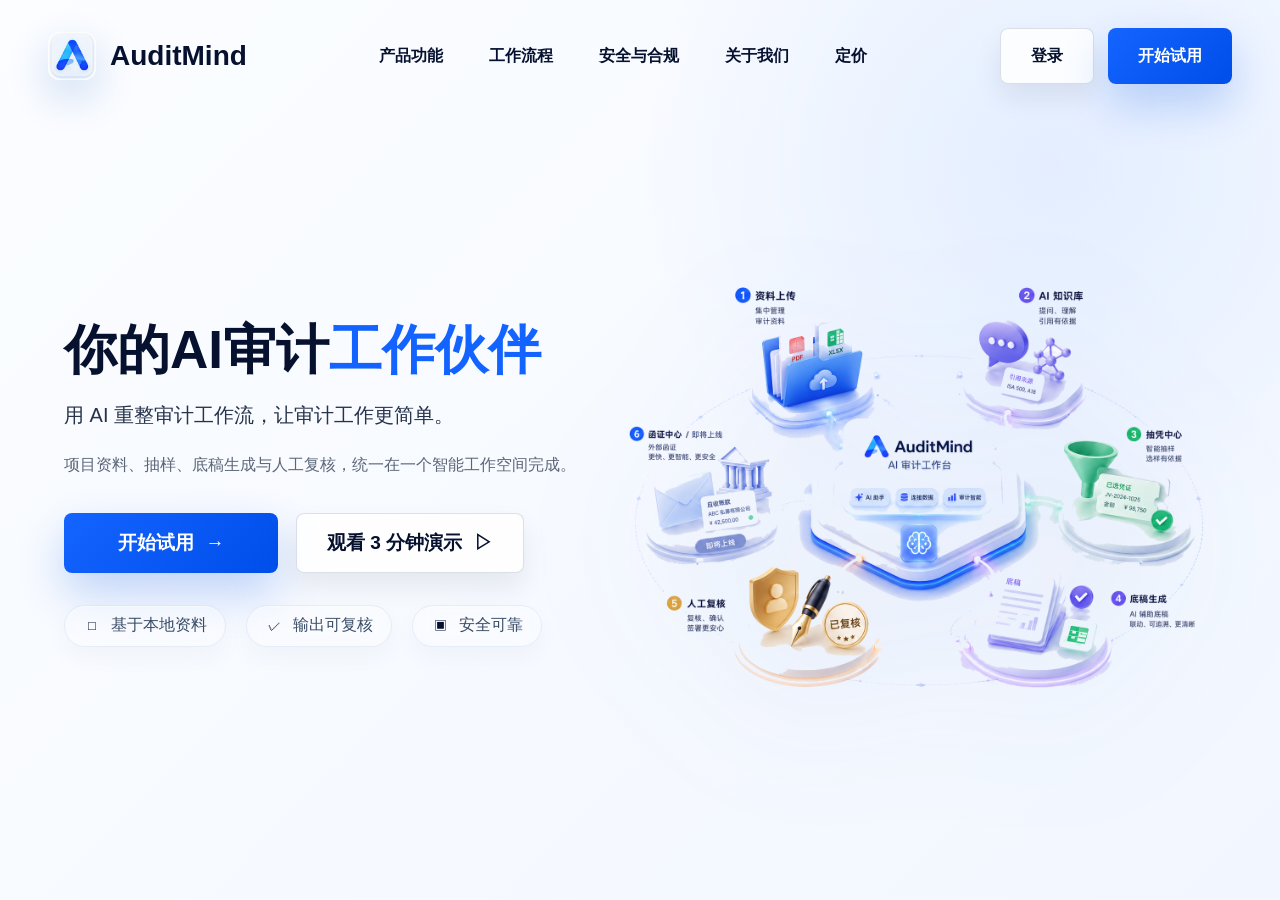
==== commit 38f79fb3: "Update landing demo button link" ====
--- a/index.html
+++ b/index.html
@@ -34,7 +34,7 @@
             <p class="landing-subcopy">项目资料、抽样、底稿生成与人工复核，统一在一个智能工作空间完成。</p>
             <div class="landing-actions">
               <button class="landing-button landing-start" type="button">开始试用 <span aria-hidden="true">→</span></button>
-              <button class="landing-button secondary landing-demo-jump" type="button">观看演示 <span aria-hidden="true">▷</span></button>
+              <button class="landing-button secondary landing-demo-jump" type="button">观看 3 分钟演示 <span aria-hidden="true">▷</span></button>
             </div>
             <div class="landing-trust">
               <span><i aria-hidden="true">□</i>基于本地资料</span>
@@ -275,7 +275,7 @@
           </button>
           <button class="nav-item" data-page="settings" type="button">
             <span class="nav-icon">08</span>
-            设置
+            合规与本地配置
           </button>
         </nav>
 
@@ -1371,11 +1371,6 @@
 
           <article class="content-panel page-section" id="settings">
             <div class="settings-management">
-              <header class="settings-page-header">
-                <p class="section-kicker">Settings</p>
-                <h2>合规与本地配置</h2>
-              </header>
-
               <div class="settings-layout">
                 <aside class="settings-menu" aria-label="设置分类">
                   <a href="#settings-privacy" class="settings-menu-item active">资料隐私</a>
--- a/styles.css
+++ b/styles.css
@@ -1911,15 +1911,6 @@
   gap: 22px;
   max-width: 1180px;
   margin: 0 auto;
-}
-
-.settings-page-header {
-  padding: 8px 2px 2px;
-}
-
-.settings-page-header h2 {
-  margin-top: 8px;
-  font-size: 30px;
 }
 
 .settings-layout {
